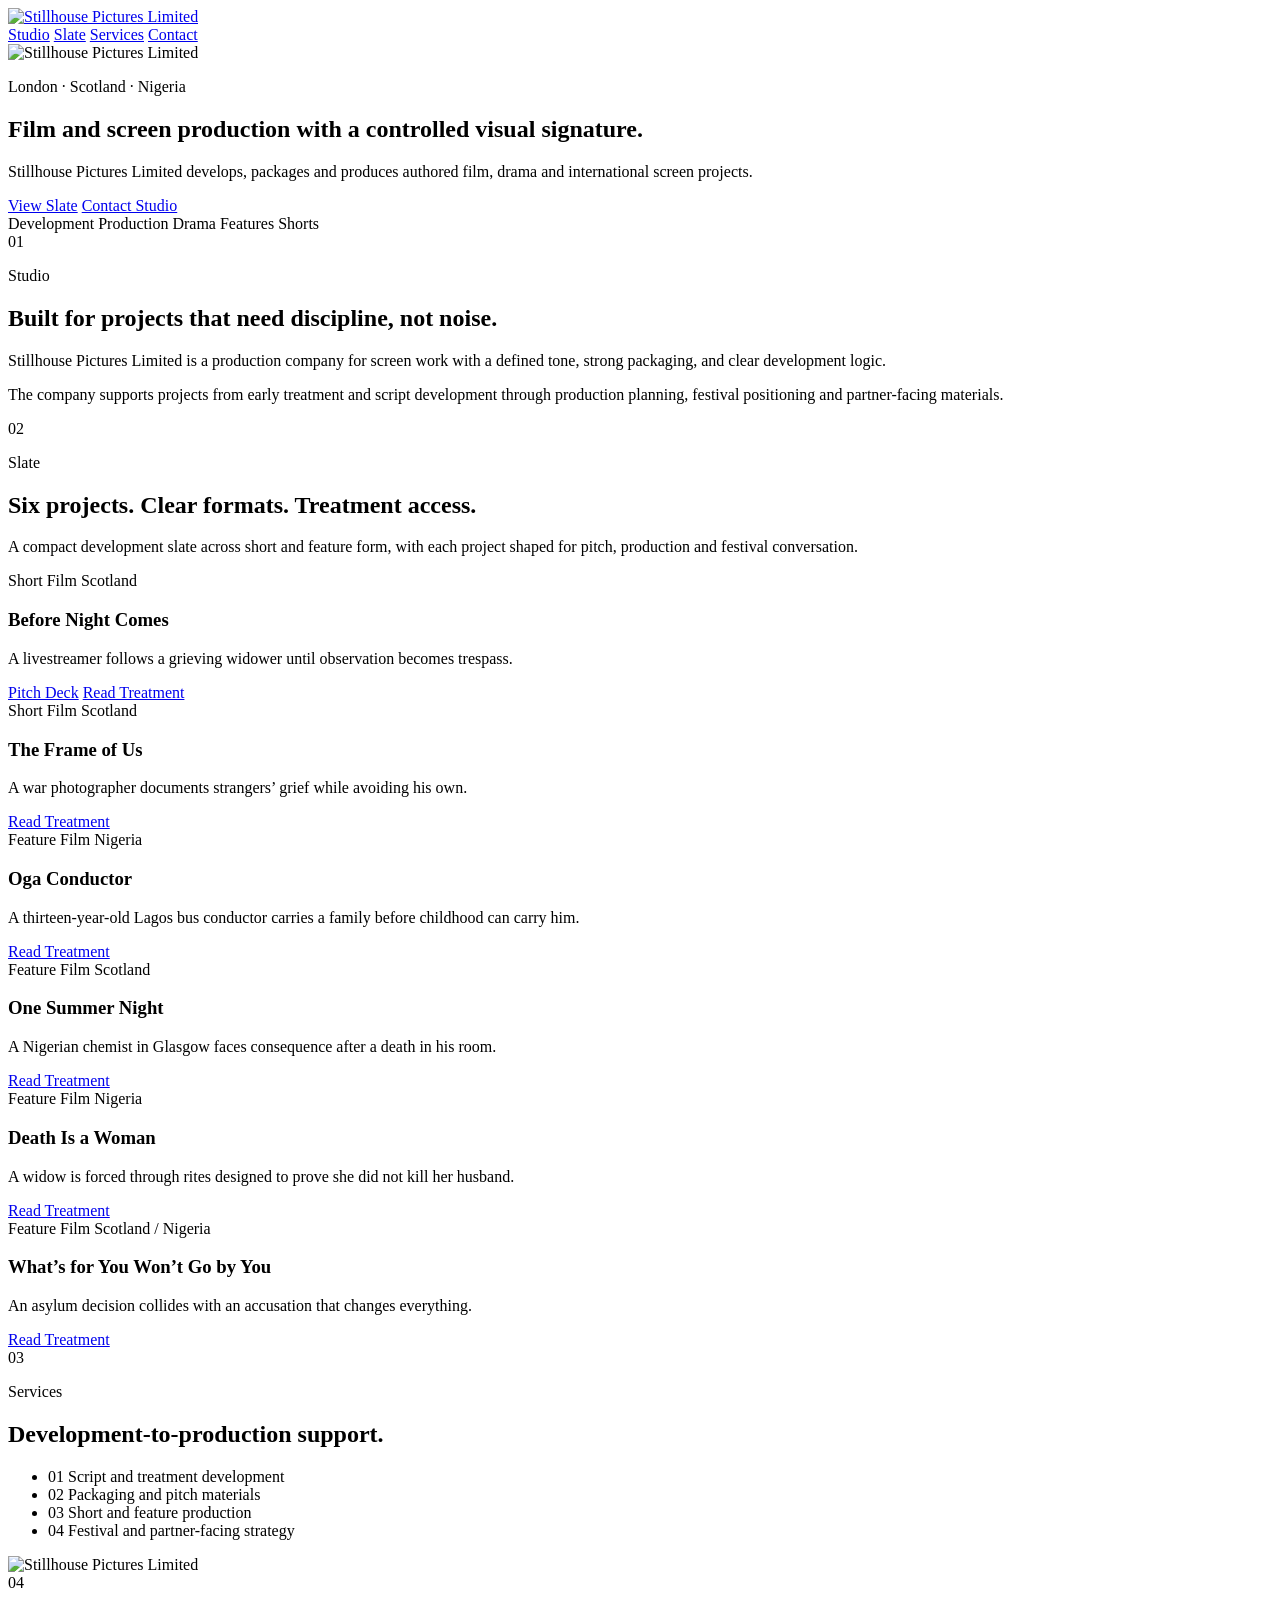
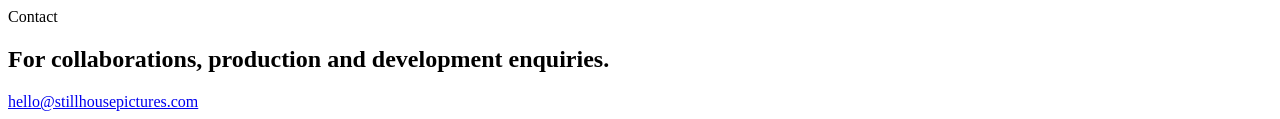
==== index.html @ f575ec69 "Add files via upload" ====
<!DOCTYPE html>
<html lang="en-GB">
<head>
  <meta charset="utf-8" />
  <meta name="viewport" content="width=device-width, initial-scale=1" />
  <meta
    name="description"
    content="Stillhouse Pictures Limited develops and produces film, drama and screen projects with a precise visual identity."
  />
  <title>Stillhouse Pictures Limited</title>
  <link rel="stylesheet" href="styles.css" />
</head>
<body>
  <header class="site-header" aria-label="Stillhouse Pictures navigation">
    <a class="brand" href="#top" aria-label="Stillhouse Pictures Limited home">
      <img src="assets/stillhouse-original-logo.jpg" alt="Stillhouse Pictures Limited" />
    </a>
    <nav aria-label="Main navigation">
      <a href="#studio">Studio</a>
      <a href="#slate">Slate</a>
      <a href="#services">Services</a>
      <a href="#contact">Contact</a>
    </nav>
  </header>

  <main id="top">
    <section class="hero">
      <div class="hero-logo">
        <img src="assets/stillhouse-original-logo.jpg" alt="Stillhouse Pictures Limited" />
      </div>
      <div class="hero-copy">
        <p class="kicker">London · Scotland · Nigeria</p>
        <h1>Film and screen production with a controlled visual signature.</h1>
        <p>
          Stillhouse Pictures Limited develops, packages and produces authored
          film, drama and international screen projects.
        </p>
        <div class="hero-actions">
          <a class="button gold" href="#slate">View Slate</a>
          <a class="button silver" href="mailto:hello@stillhousepictures.com">Contact Studio</a>
        </div>
      </div>
      <aside class="hero-meta" aria-label="Company focus">
        <span>Development</span>
        <span>Production</span>
        <span>Drama</span>
        <span>Features</span>
        <span>Shorts</span>
      </aside>
    </section>

    <section id="studio" class="studio-panel">
      <div class="section-index">01</div>
      <div class="studio-copy">
        <p class="kicker">Studio</p>
        <h2>Built for projects that need discipline, not noise.</h2>
      </div>
      <div class="studio-text">
        <p>
          Stillhouse Pictures Limited is a production company for screen work
          with a defined tone, strong packaging, and clear development logic.
        </p>
        <p>
          The company supports projects from early treatment and script
          development through production planning, festival positioning and
          partner-facing materials.
        </p>
      </div>
    </section>

    <section id="slate" class="slate-section">
      <div class="section-head">
        <div>
          <div class="section-index">02</div>
          <p class="kicker">Slate</p>
          <h2>Six projects. Clear formats. Treatment access.</h2>
        </div>
        <p>
          A compact development slate across short and feature form, with each
          project shaped for pitch, production and festival conversation.
        </p>
      </div>

      <div class="slate-grid">
        <article class="project-card">
          <div class="project-top">
            <span>Short Film</span>
            <span>Scotland</span>
          </div>
          <h3>Before Night Comes</h3>
          <p>A livestreamer follows a grieving widower until observation becomes trespass.</p>
          <div class="project-links">
            <a href="https://before.imafidonjesurobo-owie.com">Pitch Deck</a>
            <a href="https://imafidonjesurobo-owie.com/projects/before-night-comes">Read Treatment</a>
          </div>
        </article>

        <article class="project-card">
          <div class="project-top">
            <span>Short Film</span>
            <span>Scotland</span>
          </div>
          <h3>The Frame of Us</h3>
          <p>A war photographer documents strangers’ grief while avoiding his own.</p>
          <a href="https://imafidonjesurobo-owie.com/projects/the-frame-of-us">Read Treatment</a>
        </article>

        <article class="project-card">
          <div class="project-top">
            <span>Feature Film</span>
            <span>Nigeria</span>
          </div>
          <h3>Oga Conductor</h3>
          <p>A thirteen-year-old Lagos bus conductor carries a family before childhood can carry him.</p>
          <a href="https://imafidonjesurobo-owie.com/projects/oga-conductor">Read Treatment</a>
        </article>

        <article class="project-card">
          <div class="project-top">
            <span>Feature Film</span>
            <span>Scotland</span>
          </div>
          <h3>One Summer Night</h3>
          <p>A Nigerian chemist in Glasgow faces consequence after a death in his room.</p>
          <a href="https://imafidonjesurobo-owie.com/projects/one-summer-night">Read Treatment</a>
        </article>

        <article class="project-card">
          <div class="project-top">
            <span>Feature Film</span>
            <span>Nigeria</span>
          </div>
          <h3>Death Is a Woman</h3>
          <p>A widow is forced through rites designed to prove she did not kill her husband.</p>
          <a href="https://imafidonjesurobo-owie.com/projects/death-is-a-woman">Read Treatment</a>
        </article>

        <article class="project-card">
          <div class="project-top">
            <span>Feature Film</span>
            <span>Scotland / Nigeria</span>
          </div>
          <h3>What’s for You Won’t Go by You</h3>
          <p>An asylum decision collides with an accusation that changes everything.</p>
          <a href="https://imafidonjesurobo-owie.com/projects/whats-for-you-wont-go-by-you">Read Treatment</a>
        </article>
      </div>
    </section>

    <section id="services" class="services-section">
      <div class="section-index">03</div>
      <p class="kicker">Services</p>
      <div class="service-grid">
        <div>
          <h2>Development-to-production support.</h2>
        </div>
        <ul>
          <li><span>01</span> Script and treatment development</li>
          <li><span>02</span> Packaging and pitch materials</li>
          <li><span>03</span> Short and feature production</li>
          <li><span>04</span> Festival and partner-facing strategy</li>
        </ul>
      </div>
    </section>

    <section id="contact" class="contact-section">
      <div class="contact-logo">
        <img src="assets/stillhouse-original-logo.jpg" alt="Stillhouse Pictures Limited" />
      </div>
      <div>
        <div class="section-index">04</div>
        <p class="kicker">Contact</p>
        <h2>For collaborations, production and development enquiries.</h2>
        <a class="email" href="mailto:hello@stillhousepictures.com">hello@stillhousepictures.com</a>
      </div>
    </section>
  </main>
</body>
</html>
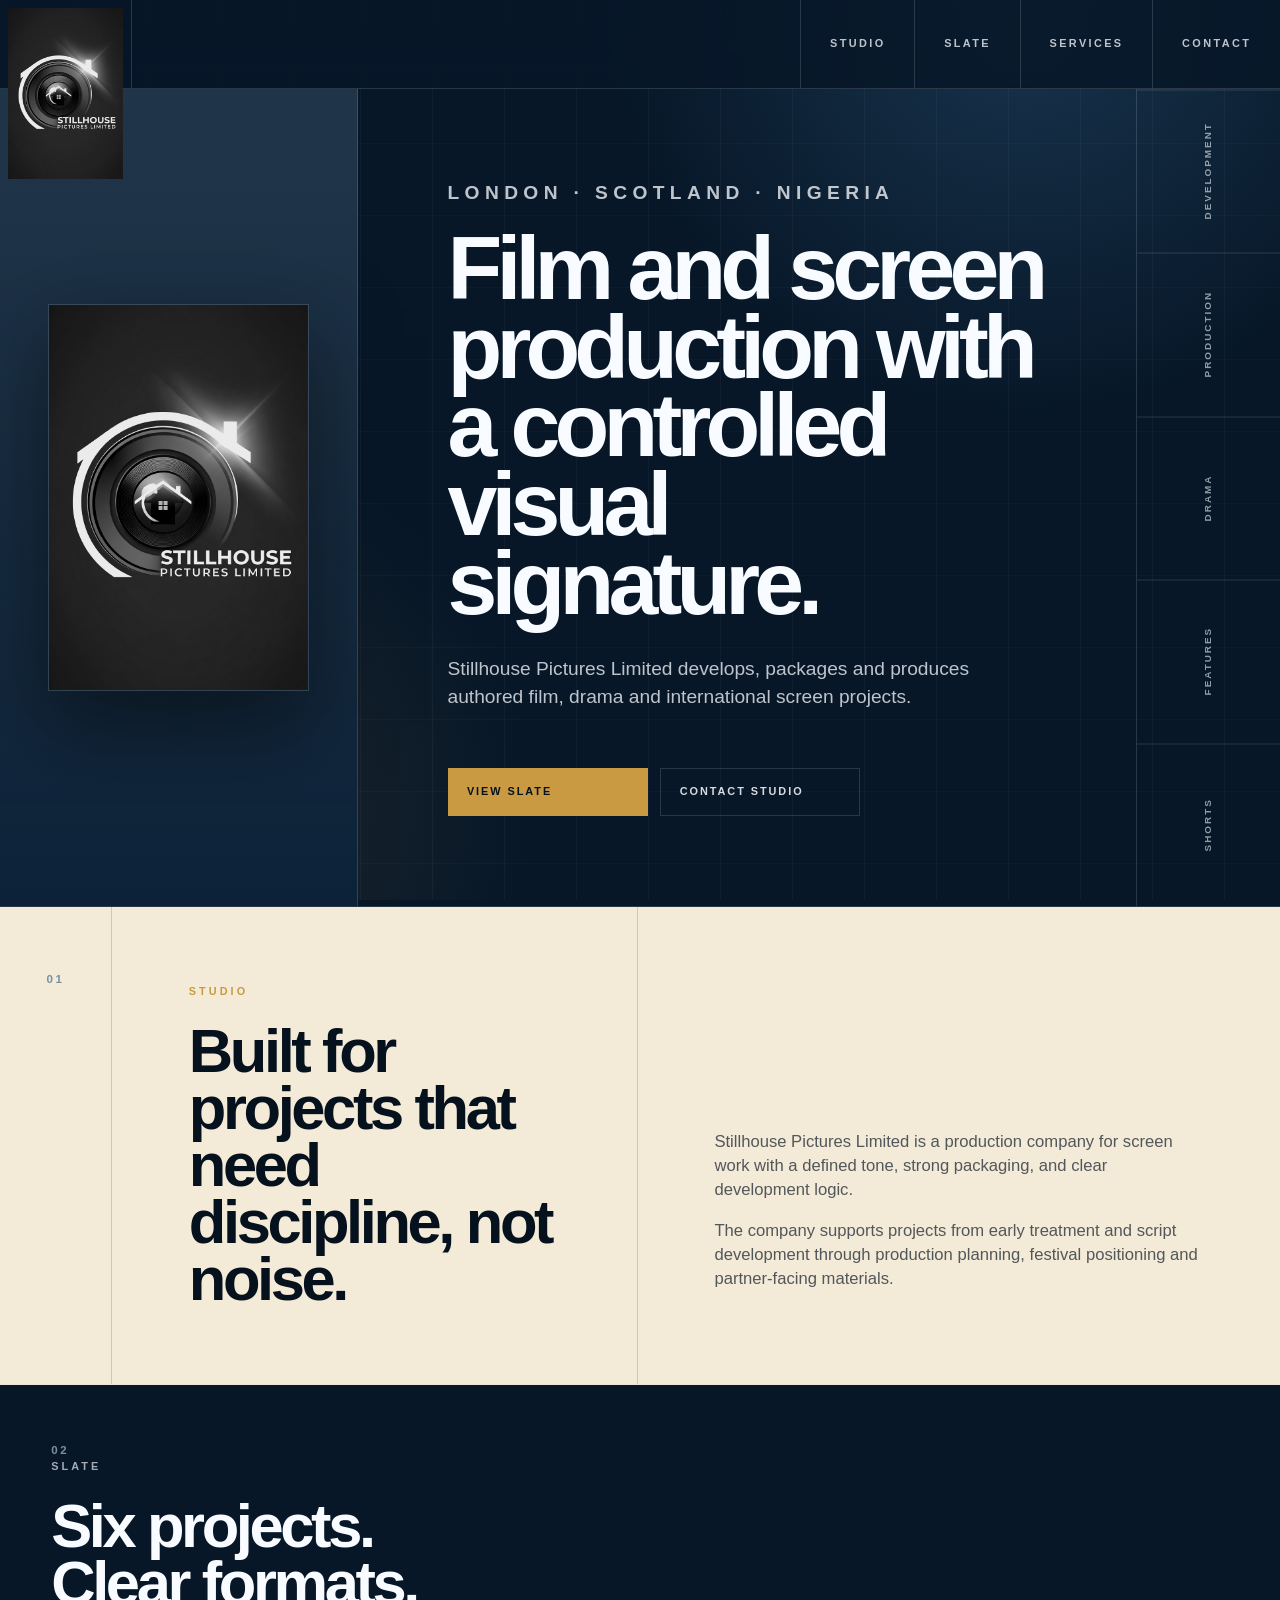
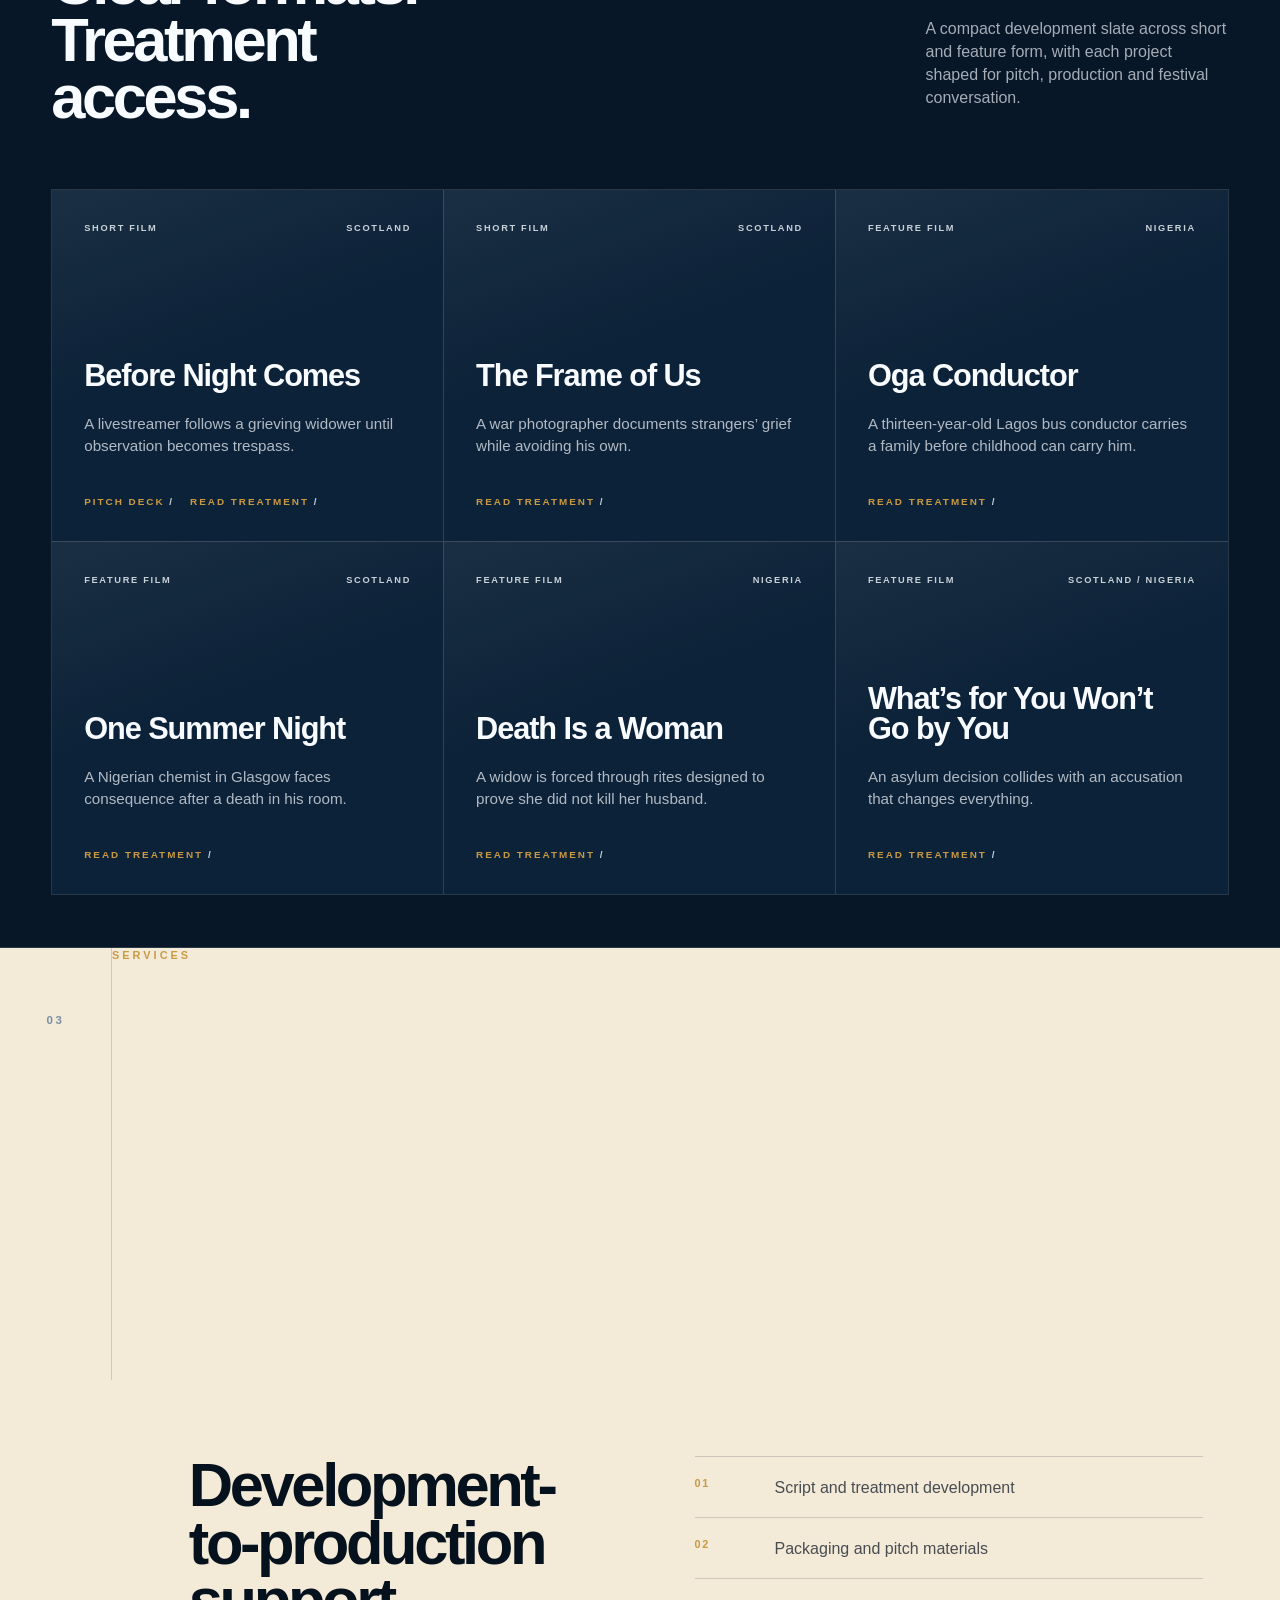
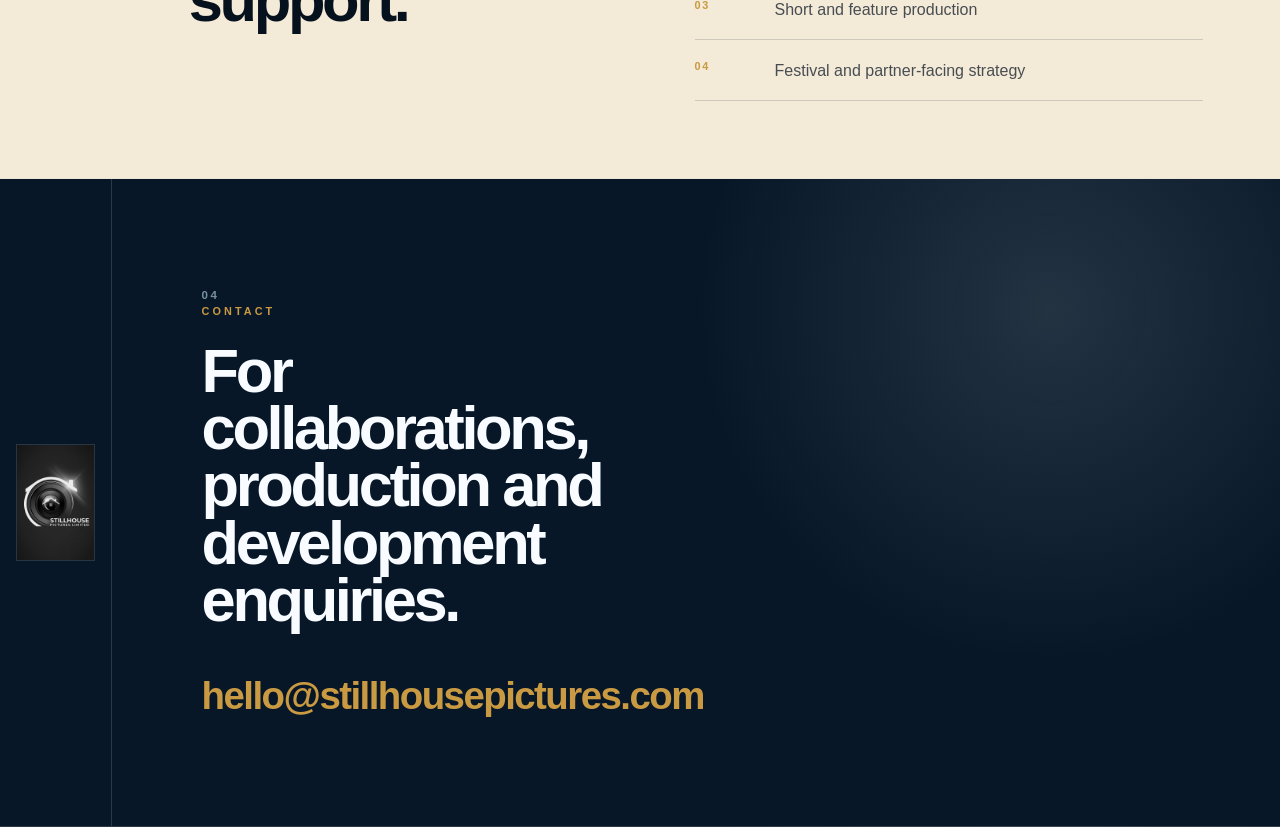
==== commit 354f4cbe: "2026-04-21: point Before Night Comes link to Stillhouse subdomain" ====
--- a/index.html
+++ b/index.html
@@ -90,7 +90,7 @@
           <h3>Before Night Comes</h3>
           <p>A livestreamer follows a grieving widower until observation becomes trespass.</p>
           <div class="project-links">
-            <a href="https://before.imafidonjesurobo-owie.com">Pitch Deck</a>
+            <a href="https://before.stillhousepictures.com">Pitch Deck</a>
             <a href="https://imafidonjesurobo-owie.com/projects/before-night-comes">Read Treatment</a>
           </div>
         </article>
--- a/styles.css
+++ b/styles.css
@@ -0,0 +1,568 @@
+:root {
+  --blue: #071728;
+  --blue-2: #0c2238;
+  --blue-3: #12324f;
+  --ink: #06111e;
+  --white: #f8fbff;
+  --cream: #f3ead8;
+  --cream-2: #dccbac;
+  --gold: #c99a42;
+  --silver: #c7d1d8;
+  --silver-2: #7890a2;
+  --line: rgba(199, 209, 216, 0.18);
+  --line-dark: rgba(7, 23, 40, 0.16);
+  --sans: "Helvetica Neue", Helvetica, Arial, sans-serif;
+}
+
+* {
+  box-sizing: border-box;
+}
+
+html {
+  scroll-behavior: smooth;
+}
+
+body {
+  margin: 0;
+  background: var(--blue);
+  color: var(--white);
+  font-family: var(--sans);
+  font-weight: 400;
+  line-height: 1.45;
+}
+
+body::before {
+  content: "";
+  position: fixed;
+  inset: 0;
+  z-index: -1;
+  background:
+    linear-gradient(90deg, rgba(255,255,255,0.035) 1px, transparent 1px),
+    linear-gradient(0deg, rgba(255,255,255,0.025) 1px, transparent 1px),
+    radial-gradient(circle at 80% 0%, rgba(71, 130, 176, 0.28), transparent 26rem),
+    radial-gradient(circle at 12% 90%, rgba(201, 154, 66, 0.13), transparent 24rem),
+    var(--blue);
+  background-size: 4.5rem 4.5rem, 4.5rem 4.5rem, auto, auto;
+}
+
+img {
+  display: block;
+  max-width: 100%;
+}
+
+a {
+  color: inherit;
+  text-decoration: none;
+}
+
+.site-header {
+  position: sticky;
+  top: 0;
+  z-index: 10;
+  min-height: 5.5rem;
+  display: grid;
+  grid-template-columns: auto 1fr;
+  align-items: center;
+  border-bottom: 1px solid var(--line);
+  background: rgba(7, 23, 40, 0.88);
+  backdrop-filter: blur(18px);
+}
+
+.brand {
+  width: 8.25rem;
+  height: 5.5rem;
+  display: grid;
+  place-items: center;
+  border-right: 1px solid var(--line);
+  padding: 0.5rem;
+}
+
+.brand img,
+.hero-logo img,
+.contact-logo img {
+  filter: grayscale(1) contrast(1.06) brightness(0.92);
+}
+
+.brand img {
+  width: 100%;
+  height: 100%;
+  object-fit: cover;
+  object-position: center 42%;
+}
+
+nav {
+  justify-self: end;
+  display: flex;
+  align-items: center;
+}
+
+nav a {
+  min-height: 5.5rem;
+  display: grid;
+  place-items: center;
+  padding: 0 1.8rem;
+  border-left: 1px solid var(--line);
+  color: rgba(248, 251, 255, 0.76);
+  font-size: 0.68rem;
+  font-weight: 700;
+  letter-spacing: 0.22em;
+  text-transform: uppercase;
+}
+
+nav a:hover {
+  color: var(--gold);
+  background: rgba(199, 209, 216, 0.05);
+}
+
+section {
+  border-bottom: 1px solid var(--line);
+}
+
+.hero {
+  min-height: calc(100vh - 5.5rem);
+  display: grid;
+  grid-template-columns: minmax(320px, 0.46fr) minmax(0, 1fr) 9rem;
+}
+
+.hero-logo {
+  min-height: inherit;
+  display: grid;
+  align-items: center;
+  padding: clamp(1.2rem, 4vw, 3rem);
+  border-right: 1px solid var(--line);
+  background:
+    linear-gradient(180deg, rgba(199, 209, 216, 0.11), transparent),
+    var(--blue-2);
+}
+
+.hero-logo img {
+  width: min(100%, 28rem);
+  margin-inline: auto;
+  border: 1px solid rgba(197, 199, 198, 0.18);
+  box-shadow: 0 2rem 5rem rgba(4, 13, 24, 0.52);
+}
+
+.hero-copy {
+  min-height: inherit;
+  display: flex;
+  flex-direction: column;
+  justify-content: center;
+  padding: clamp(2rem, 7vw, 7rem);
+}
+
+.kicker {
+  margin: 0 0 1.4rem;
+  color: var(--gold);
+  font-size: 0.68rem;
+  font-weight: 800;
+  letter-spacing: 0.28em;
+  text-transform: uppercase;
+}
+
+h1,
+h2,
+h3,
+p {
+  margin-top: 0;
+}
+
+h1 {
+  max-width: 13ch;
+  margin-bottom: 2rem;
+  color: var(--white);
+  font-size: clamp(3rem, 7vw, 7.4rem);
+  font-weight: 600;
+  line-height: 0.88;
+  letter-spacing: -0.065em;
+}
+
+h2 {
+  max-width: 13ch;
+  margin-bottom: 0;
+  font-size: clamp(2.1rem, 4.8vw, 5rem);
+  font-weight: 600;
+  line-height: 0.93;
+  letter-spacing: -0.055em;
+}
+
+h3 {
+  margin-bottom: 1.4rem;
+  font-size: clamp(1.35rem, 2.4vw, 2.15rem);
+  font-weight: 600;
+  line-height: 0.98;
+  letter-spacing: -0.035em;
+}
+
+.hero-copy > p {
+  max-width: 35rem;
+  color: rgba(248, 251, 255, 0.76);
+  font-size: clamp(1rem, 1.5vw, 1.25rem);
+}
+
+.hero-actions {
+  display: flex;
+  flex-wrap: wrap;
+  gap: 0.8rem;
+  margin-top: 2.4rem;
+}
+
+.button {
+  min-width: 12.5rem;
+  padding: 0.95rem 1.15rem;
+  border: 1px solid var(--line);
+  color: rgba(248, 251, 255, 0.86);
+  font-size: 0.68rem;
+  font-weight: 800;
+  letter-spacing: 0.18em;
+  text-transform: uppercase;
+}
+
+.button.gold {
+  background: var(--gold);
+  border-color: var(--gold);
+  color: var(--ink);
+}
+
+.button.silver:hover,
+.button.gold:hover {
+  background: var(--silver);
+  border-color: var(--silver);
+  color: var(--ink);
+}
+
+.hero-meta {
+  display: grid;
+  grid-template-rows: repeat(5, 1fr);
+  border-left: 1px solid var(--line);
+}
+
+.hero-meta span {
+  display: grid;
+  place-items: center;
+  writing-mode: vertical-rl;
+  transform: rotate(180deg);
+  border-bottom: 1px solid var(--line);
+  color: rgba(248, 251, 255, 0.58);
+  font-size: 0.62rem;
+  font-weight: 800;
+  letter-spacing: 0.2em;
+  text-transform: uppercase;
+}
+
+.studio-panel,
+.services-section,
+.contact-section {
+  display: grid;
+  grid-template-columns: 7rem minmax(0, 0.9fr) minmax(0, 1.1fr);
+}
+
+.studio-panel {
+  background: var(--cream);
+  color: var(--ink);
+}
+
+.section-index {
+  padding-top: 0.35rem;
+  color: var(--silver-2);
+  font-size: 0.72rem;
+  font-weight: 800;
+  letter-spacing: 0.22em;
+}
+
+.studio-panel > .section-index,
+.services-section > .section-index {
+  min-height: 27rem;
+  display: grid;
+  place-items: start center;
+  padding-top: clamp(2rem, 5vw, 5rem);
+  border-right: 1px solid var(--line-dark);
+}
+
+.studio-copy,
+.studio-text {
+  padding: clamp(2.5rem, 6vw, 6rem);
+}
+
+.studio-copy {
+  border-right: 1px solid var(--line-dark);
+}
+
+.studio-text {
+  align-self: end;
+}
+
+.studio-text p {
+  max-width: 34rem;
+  color: rgba(6, 17, 30, 0.68);
+  font-size: clamp(1rem, 1.3vw, 1.18rem);
+}
+
+.slate-section {
+  padding: clamp(2rem, 4vw, 4rem);
+}
+
+.section-head {
+  display: grid;
+  grid-template-columns: minmax(0, 1fr) minmax(260px, 0.36fr);
+  gap: 2rem;
+  align-items: end;
+  padding-bottom: clamp(2rem, 5vw, 4rem);
+}
+
+.section-head p {
+  color: rgba(248, 251, 255, 0.66);
+}
+
+.slate-grid {
+  display: grid;
+  grid-template-columns: repeat(3, minmax(0, 1fr));
+  border: 1px solid var(--line);
+}
+
+.project-card {
+  min-height: 22rem;
+  display: flex;
+  flex-direction: column;
+  padding: clamp(1.2rem, 2.5vw, 2.2rem);
+  border-right: 1px solid var(--line);
+  border-bottom: 1px solid var(--line);
+  background:
+    linear-gradient(160deg, rgba(197, 199, 198, 0.08), transparent 44%),
+    var(--blue-2);
+}
+
+.project-card:nth-child(3n) {
+  border-right: 0;
+}
+
+.project-card:nth-last-child(-n+3) {
+  border-bottom: 0;
+}
+
+.project-top {
+  display: flex;
+  justify-content: space-between;
+  gap: 1rem;
+  margin-bottom: auto;
+  color: var(--silver);
+  font-size: 0.58rem;
+  font-weight: 800;
+  letter-spacing: 0.18em;
+  text-transform: uppercase;
+}
+
+.project-card p {
+  color: rgba(248, 251, 255, 0.7);
+  font-size: 0.95rem;
+}
+
+.project-card a {
+  align-self: flex-start;
+  margin-top: 1.4rem;
+  color: var(--gold);
+  font-size: 0.62rem;
+  font-weight: 800;
+  letter-spacing: 0.2em;
+  text-transform: uppercase;
+}
+
+.project-card a::after {
+  content: " /";
+  color: var(--silver);
+}
+
+.project-links {
+  display: flex;
+  flex-wrap: wrap;
+  gap: 1rem;
+  margin-top: 1.4rem;
+}
+
+.project-links a {
+  margin-top: 0;
+}
+
+.services-section {
+  background: var(--cream);
+  color: var(--ink);
+}
+
+.service-grid {
+  grid-column: 2 / span 2;
+  display: grid;
+  grid-template-columns: minmax(0, 0.9fr) minmax(0, 1.1fr);
+  gap: clamp(2rem, 7vw, 6rem);
+  padding: clamp(2.5rem, 6vw, 6rem);
+}
+
+.service-grid ul {
+  list-style: none;
+  margin: 0;
+  padding: 0;
+  border-top: 1px solid var(--line-dark);
+}
+
+.service-grid li {
+  display: grid;
+  grid-template-columns: 4rem 1fr;
+  gap: 1rem;
+  padding: 1.15rem 0;
+  border-bottom: 1px solid var(--line-dark);
+  color: rgba(6, 17, 30, 0.72);
+  font-size: 1rem;
+}
+
+.service-grid li span {
+  color: var(--gold);
+  font-size: 0.68rem;
+  font-weight: 800;
+  letter-spacing: 0.16em;
+}
+
+.contact-section {
+  min-height: 72vh;
+  background:
+    radial-gradient(circle at 82% 20%, rgba(199, 209, 216, 0.15), transparent 22rem),
+    var(--blue);
+}
+
+.contact-logo {
+  grid-column: 1 / 2;
+  display: grid;
+  place-items: center;
+  padding: 1rem;
+  border-right: 1px solid var(--line);
+}
+
+.contact-logo img {
+  width: 100%;
+  max-width: 9rem;
+  border: 1px solid rgba(197, 199, 198, 0.18);
+}
+
+.contact-section > div:last-child {
+  grid-column: 2 / span 2;
+  align-self: center;
+  padding: clamp(2.5rem, 7vw, 7rem);
+}
+
+.email {
+  display: inline-block;
+  margin-top: 2.5rem;
+  color: var(--gold);
+  font-size: clamp(1.25rem, 3vw, 2.8rem);
+  font-weight: 600;
+  letter-spacing: -0.04em;
+}
+
+@media (max-width: 920px) {
+  .site-header,
+  .hero,
+  .studio-panel,
+  .services-section,
+  .contact-section,
+  .section-head,
+  .service-grid {
+    grid-template-columns: 1fr;
+  }
+
+  .site-header {
+    position: relative;
+  }
+
+  .brand {
+    width: 7.5rem;
+  }
+
+  nav {
+    justify-self: stretch;
+    overflow-x: auto;
+    border-top: 1px solid var(--line);
+  }
+
+  nav a {
+    min-height: 3.8rem;
+    padding: 0 1rem;
+  }
+
+  .hero {
+    min-height: auto;
+  }
+
+  .hero-logo,
+  .hero-copy {
+    min-height: auto;
+  }
+
+  .hero-meta {
+    grid-template-columns: repeat(5, 1fr);
+    grid-template-rows: none;
+    border-left: 0;
+    border-top: 1px solid var(--line);
+  }
+
+  .hero-meta span {
+    min-height: 4rem;
+    writing-mode: initial;
+    transform: none;
+    border-right: 1px solid var(--line);
+  }
+
+  .studio-panel > .section-index,
+  .services-section > .section-index {
+    min-height: auto;
+    place-items: start;
+    padding: 1.5rem;
+    border-right: 0;
+    border-bottom: 1px solid var(--line-dark);
+  }
+
+  .studio-copy,
+  .studio-text {
+    border-right: 0;
+  }
+
+  .service-grid {
+    grid-column: auto;
+  }
+
+  .contact-logo {
+    grid-column: auto;
+    border-right: 0;
+    border-bottom: 1px solid var(--line);
+  }
+
+  .contact-section > div:last-child {
+    grid-column: auto;
+  }
+
+  .slate-grid {
+    grid-template-columns: 1fr;
+  }
+
+  .project-card,
+  .project-card:nth-child(3n),
+  .project-card:nth-last-child(-n+3) {
+    border-right: 0;
+    border-bottom: 1px solid var(--line);
+  }
+}
+
+@media (max-width: 560px) {
+  h1 {
+    font-size: clamp(3rem, 16vw, 4.8rem);
+  }
+
+  h2 {
+    font-size: clamp(2.4rem, 12vw, 3.8rem);
+  }
+
+  .hero-actions,
+  .button {
+    width: 100%;
+  }
+
+  .hero-meta {
+    grid-template-columns: 1fr;
+  }
+}
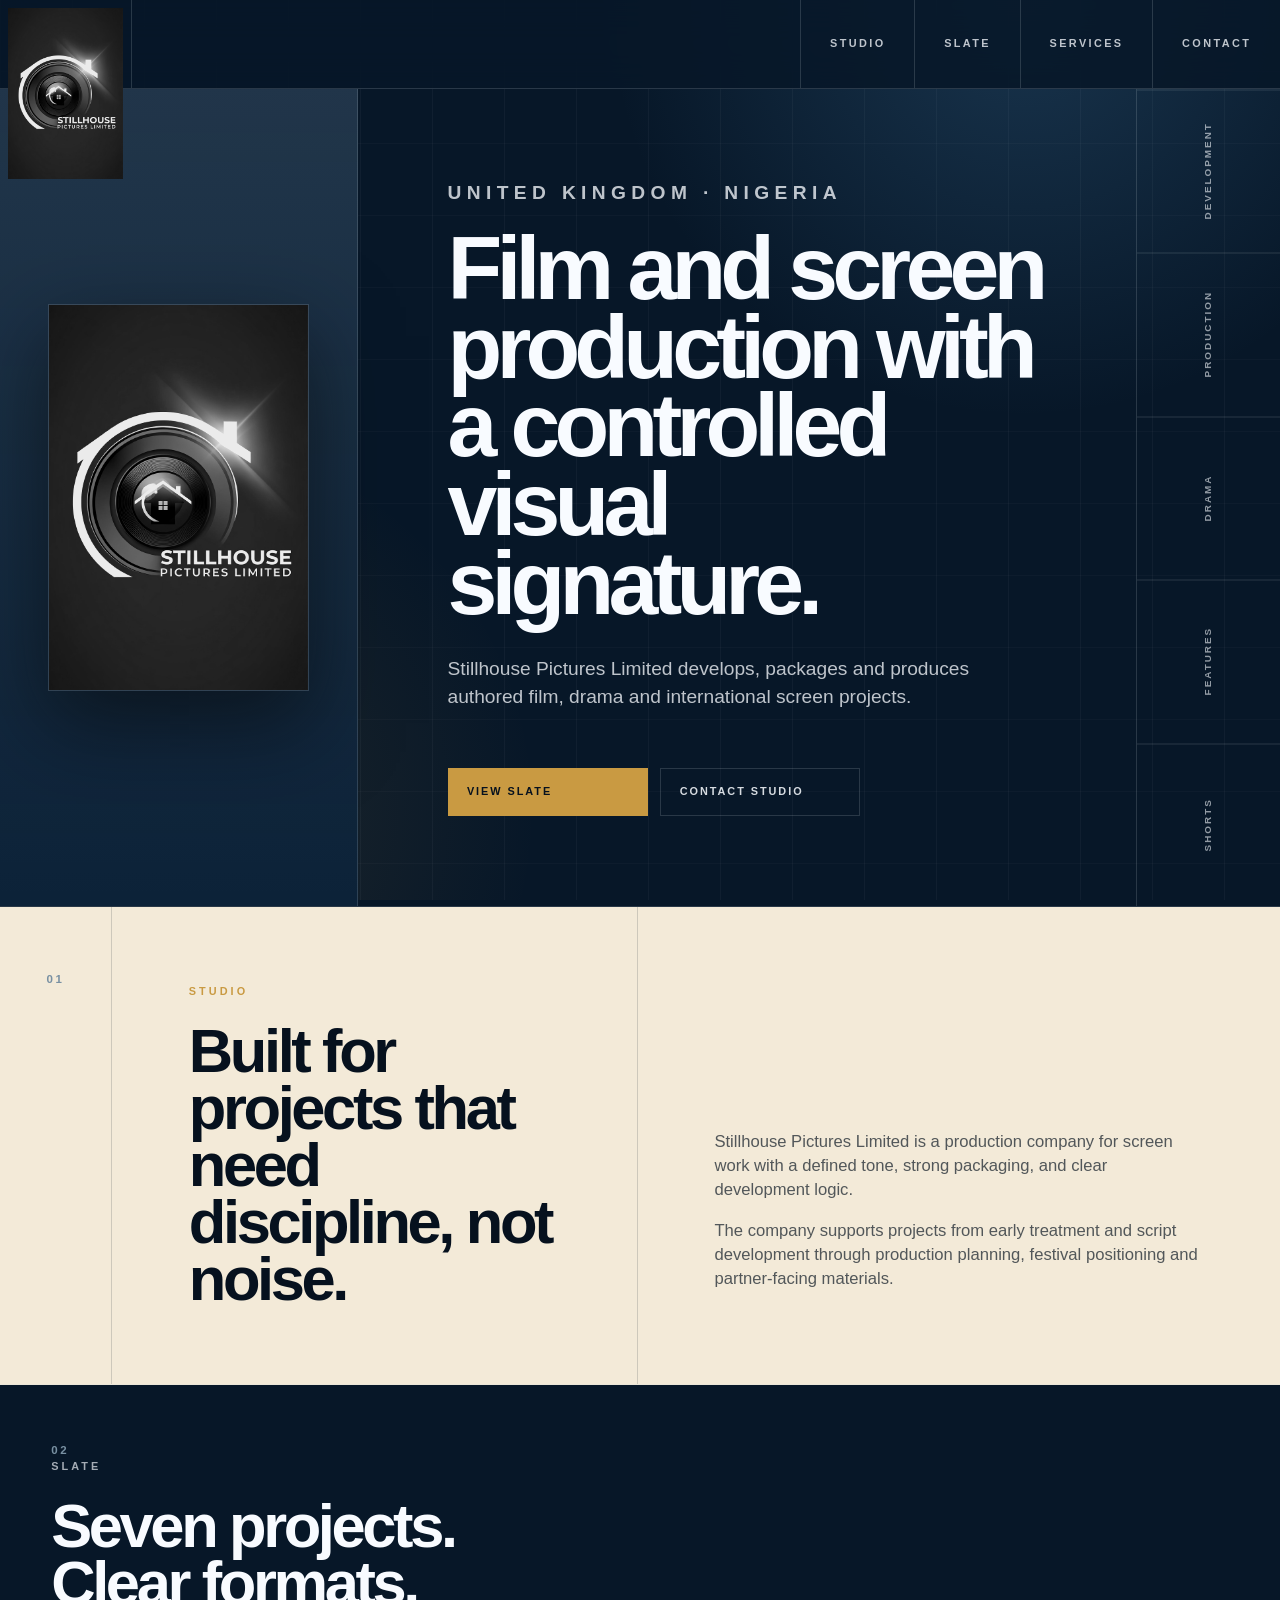
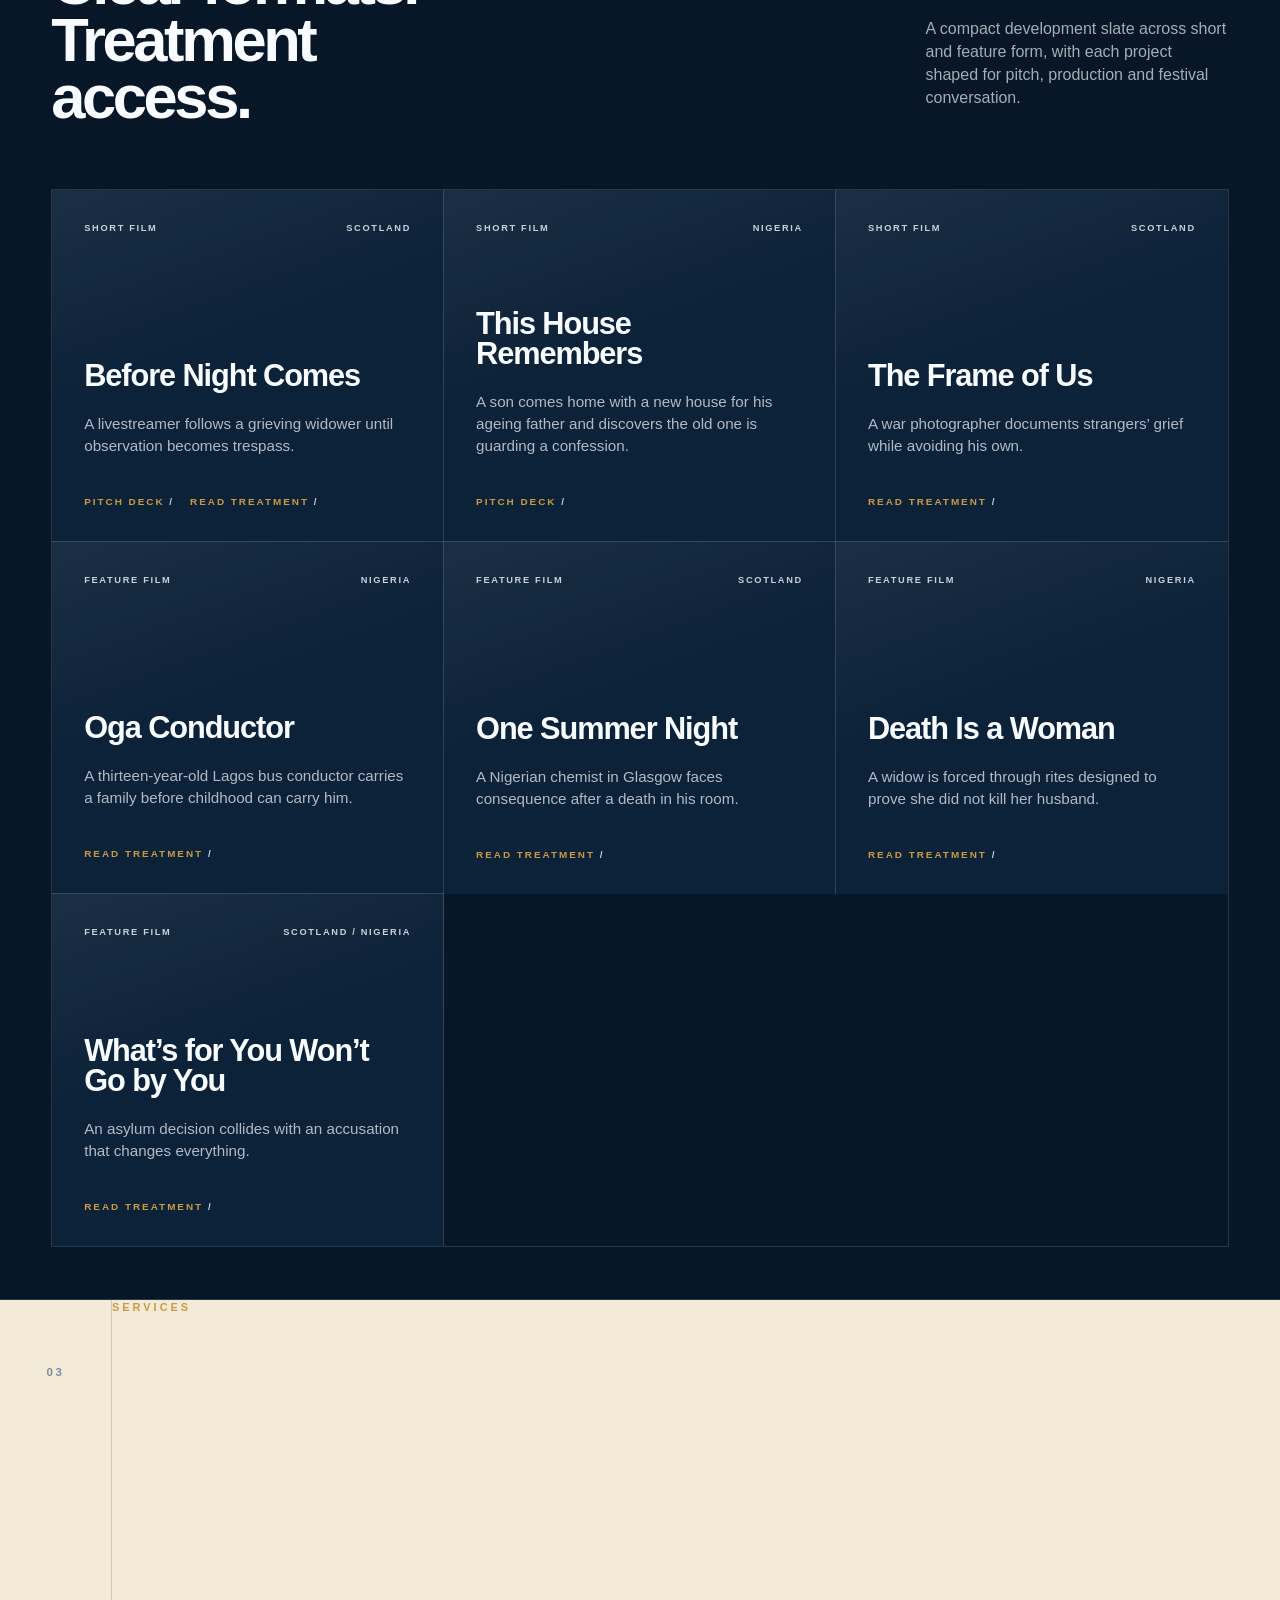
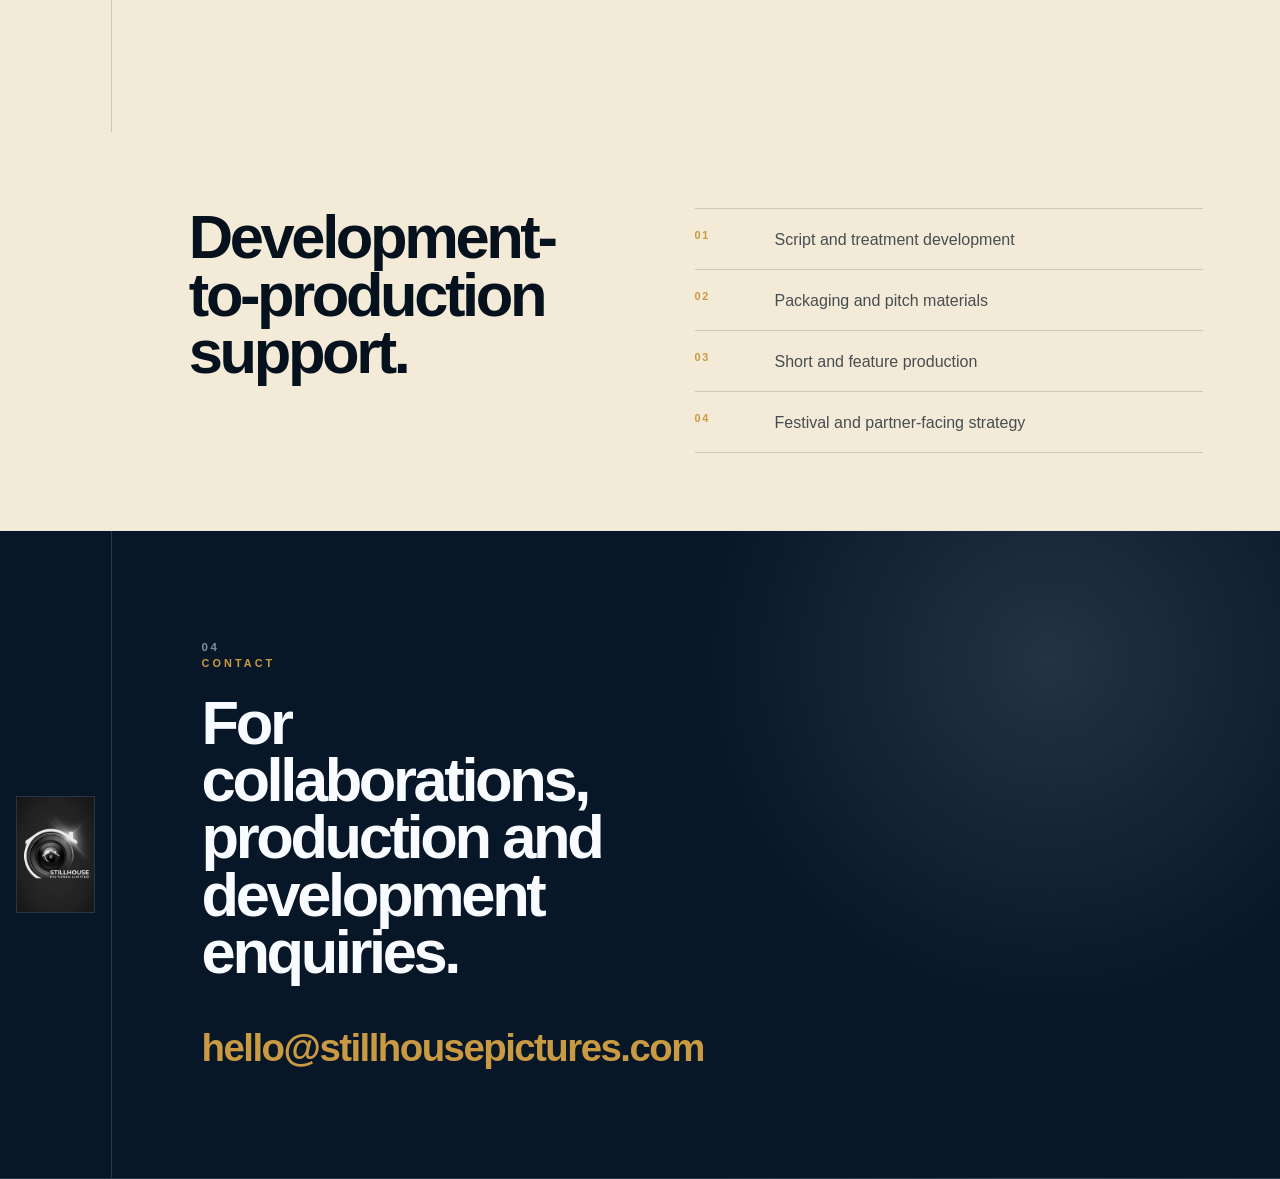
==== commit d983c797: "Add This House Remembers to film slate" ====
--- a/index.html
+++ b/index.html
@@ -29,7 +29,7 @@
         <img src="assets/stillhouse-original-logo.jpg" alt="Stillhouse Pictures Limited" />
       </div>
       <div class="hero-copy">
-        <p class="kicker">London · Scotland · Nigeria</p>
+        <p class="kicker">United Kingdom · Nigeria</p>
         <h1>Film and screen production with a controlled visual signature.</h1>
         <p>
           Stillhouse Pictures Limited develops, packages and produces authored
@@ -73,7 +73,7 @@
         <div>
           <div class="section-index">02</div>
           <p class="kicker">Slate</p>
-          <h2>Six projects. Clear formats. Treatment access.</h2>
+          <h2>Seven projects. Clear formats. Treatment access.</h2>
         </div>
         <p>
           A compact development slate across short and feature form, with each
@@ -92,6 +92,18 @@
           <div class="project-links">
             <a href="https://before.stillhousepictures.com">Pitch Deck</a>
             <a href="https://imafidonjesurobo-owie.com/projects/before-night-comes">Read Treatment</a>
+          </div>
+        </article>
+
+        <article class="project-card">
+          <div class="project-top">
+            <span>Short Film</span>
+            <span>Nigeria</span>
+          </div>
+          <h3>This House Remembers</h3>
+          <p>A son comes home with a new house for his ageing father and discovers the old one is guarding a confession.</p>
+          <div class="project-links">
+            <a href="https://thishouseremembers.stillhousepictures.com">Pitch Deck</a>
           </div>
         </article>
 
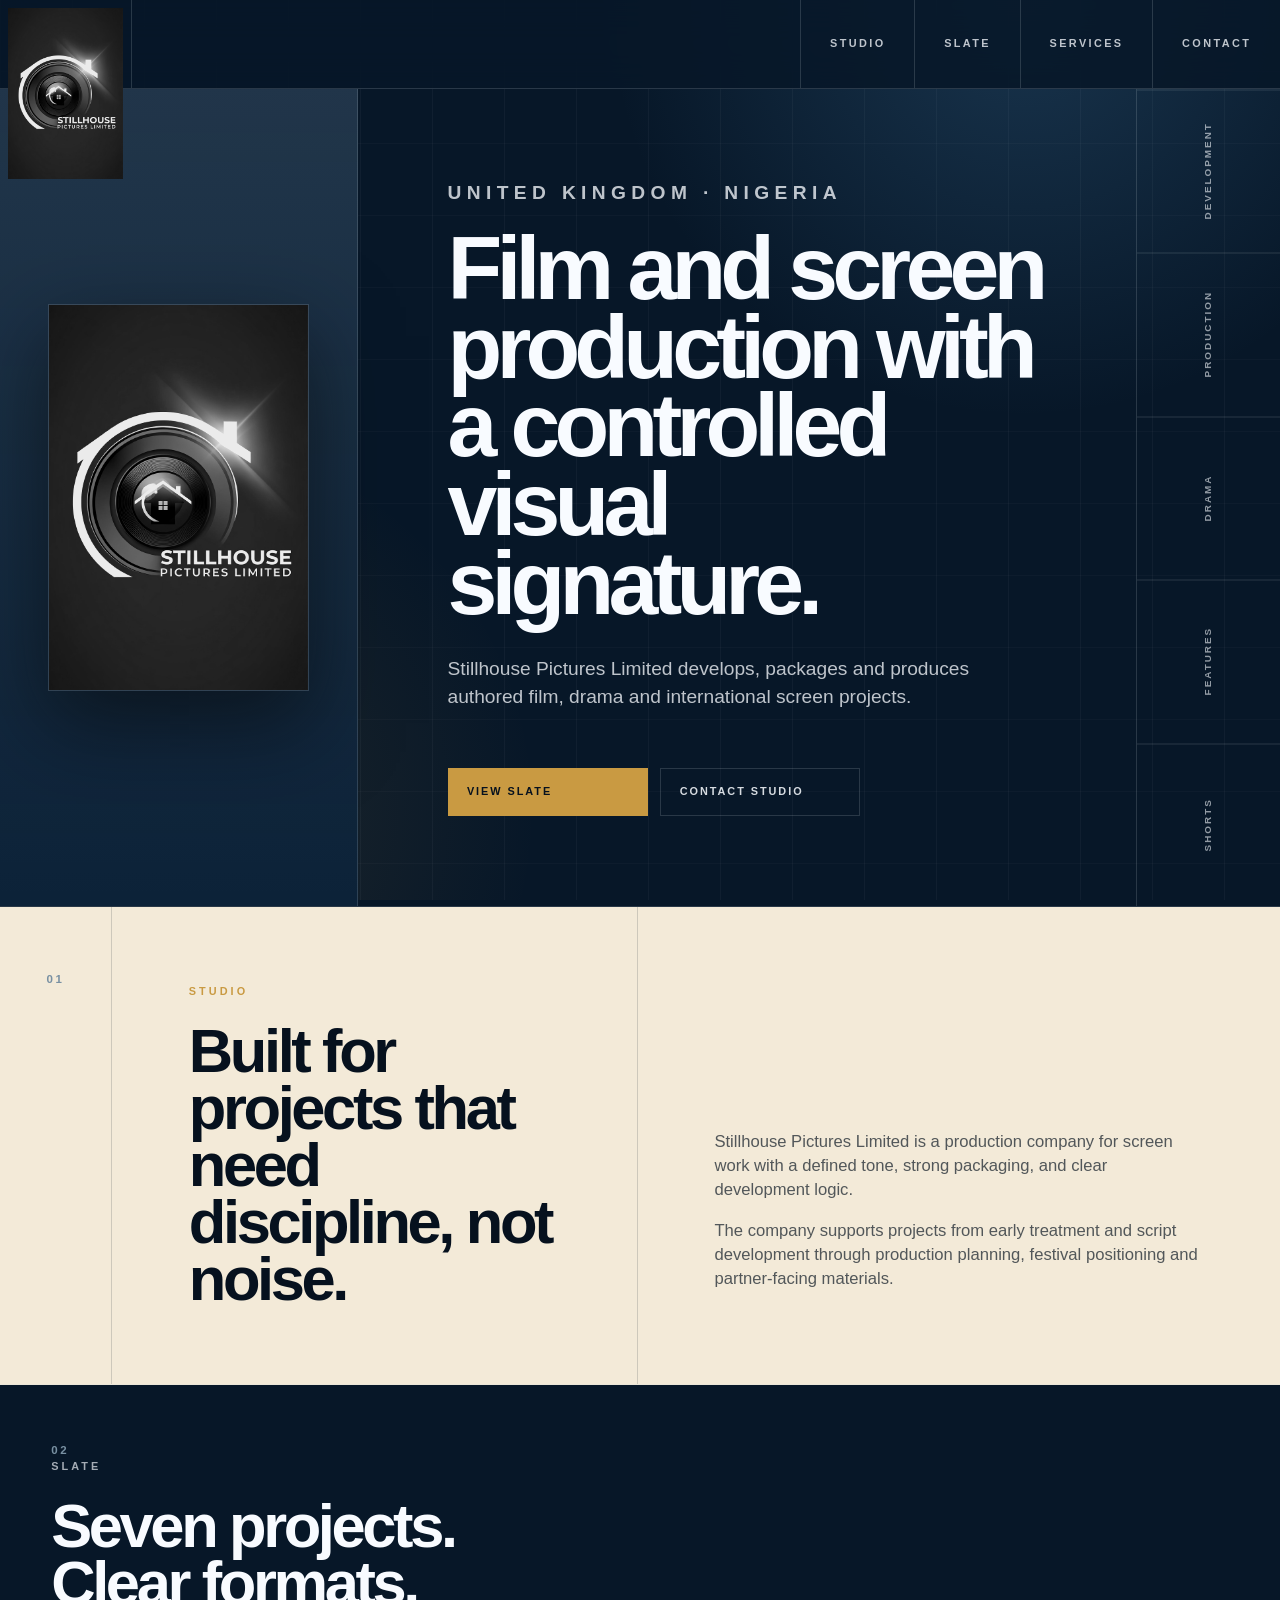
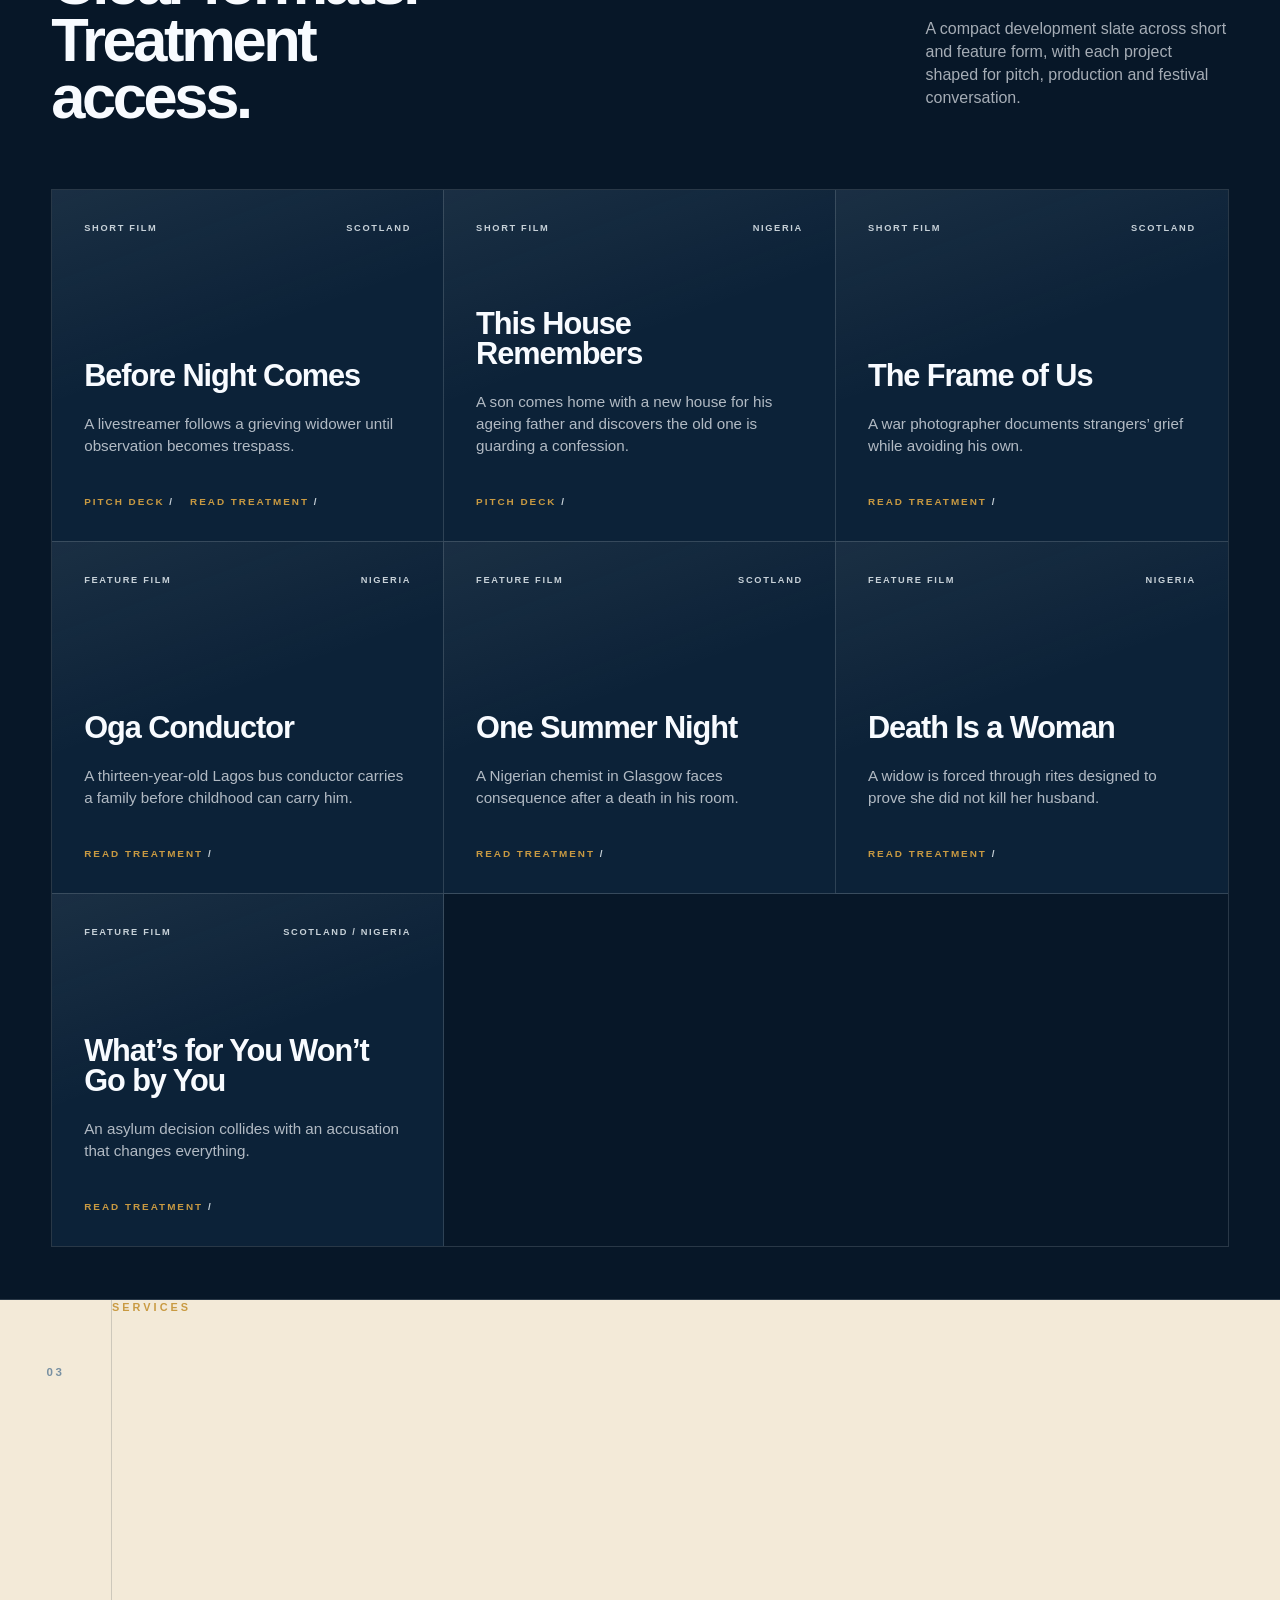
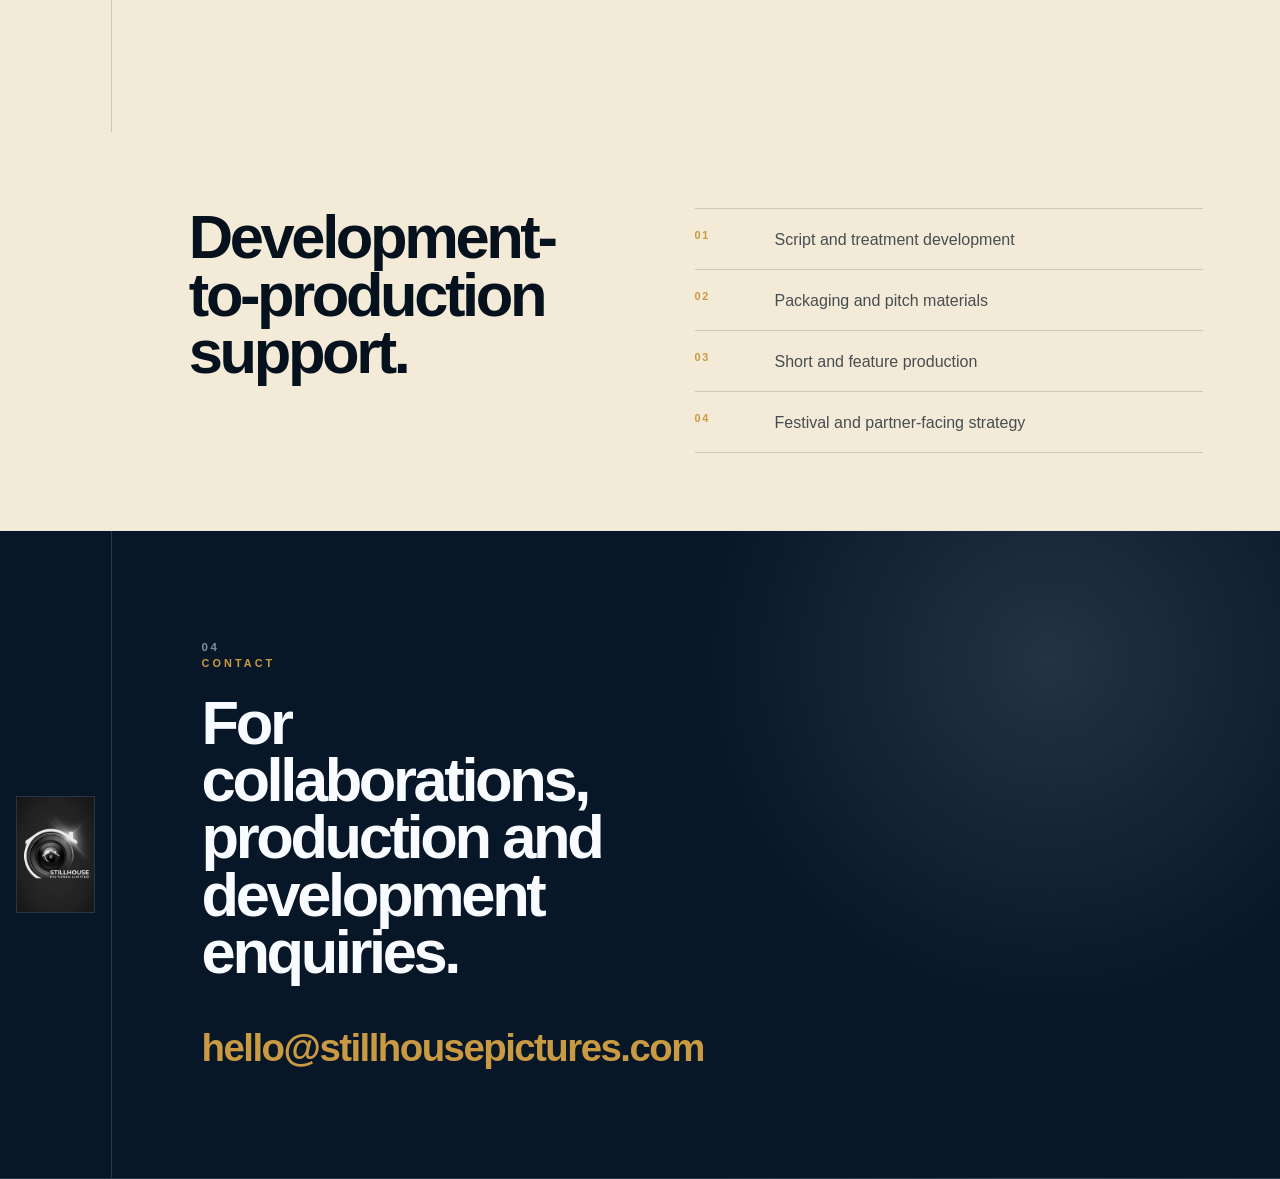
==== commit f17d47c6: "Trigger production deployment after Vercel reconnect" ====
--- a/index.html
+++ b/index.html
@@ -8,6 +8,7 @@
     content="Stillhouse Pictures Limited develops and produces film, drama and screen projects with a precise visual identity."
   />
   <title>Stillhouse Pictures Limited</title>
+  <!-- Production deployment source: GitHub main -->
   <link rel="stylesheet" href="styles.css" />
 </head>
 <body>
--- a/styles.css
+++ b/styles.css
@@ -335,7 +335,7 @@
   border-right: 0;
 }
 
-.project-card:nth-last-child(-n+3) {
+.project-card:nth-child(n+7) {
   border-bottom: 0;
 }
 
@@ -542,7 +542,7 @@
 
   .project-card,
   .project-card:nth-child(3n),
-  .project-card:nth-last-child(-n+3) {
+  .project-card:nth-child(n+7) {
     border-right: 0;
     border-bottom: 1px solid var(--line);
   }
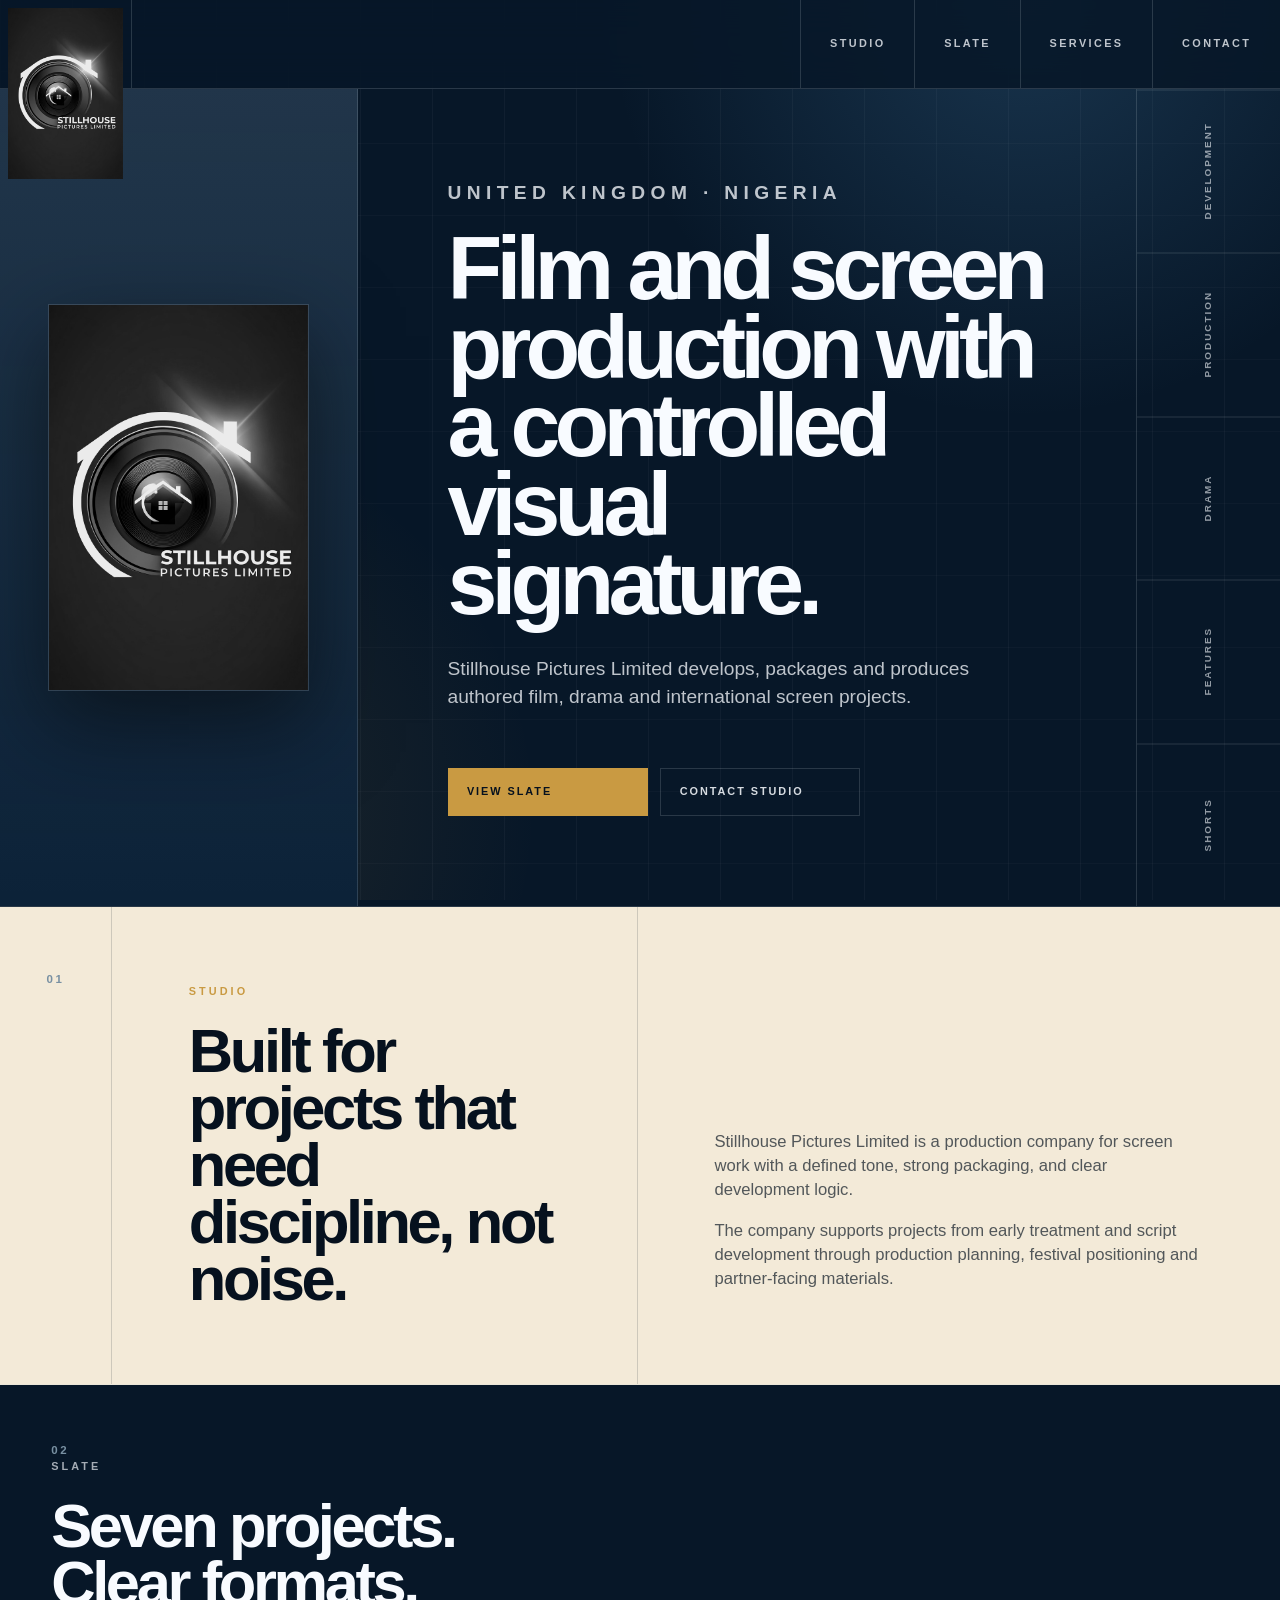
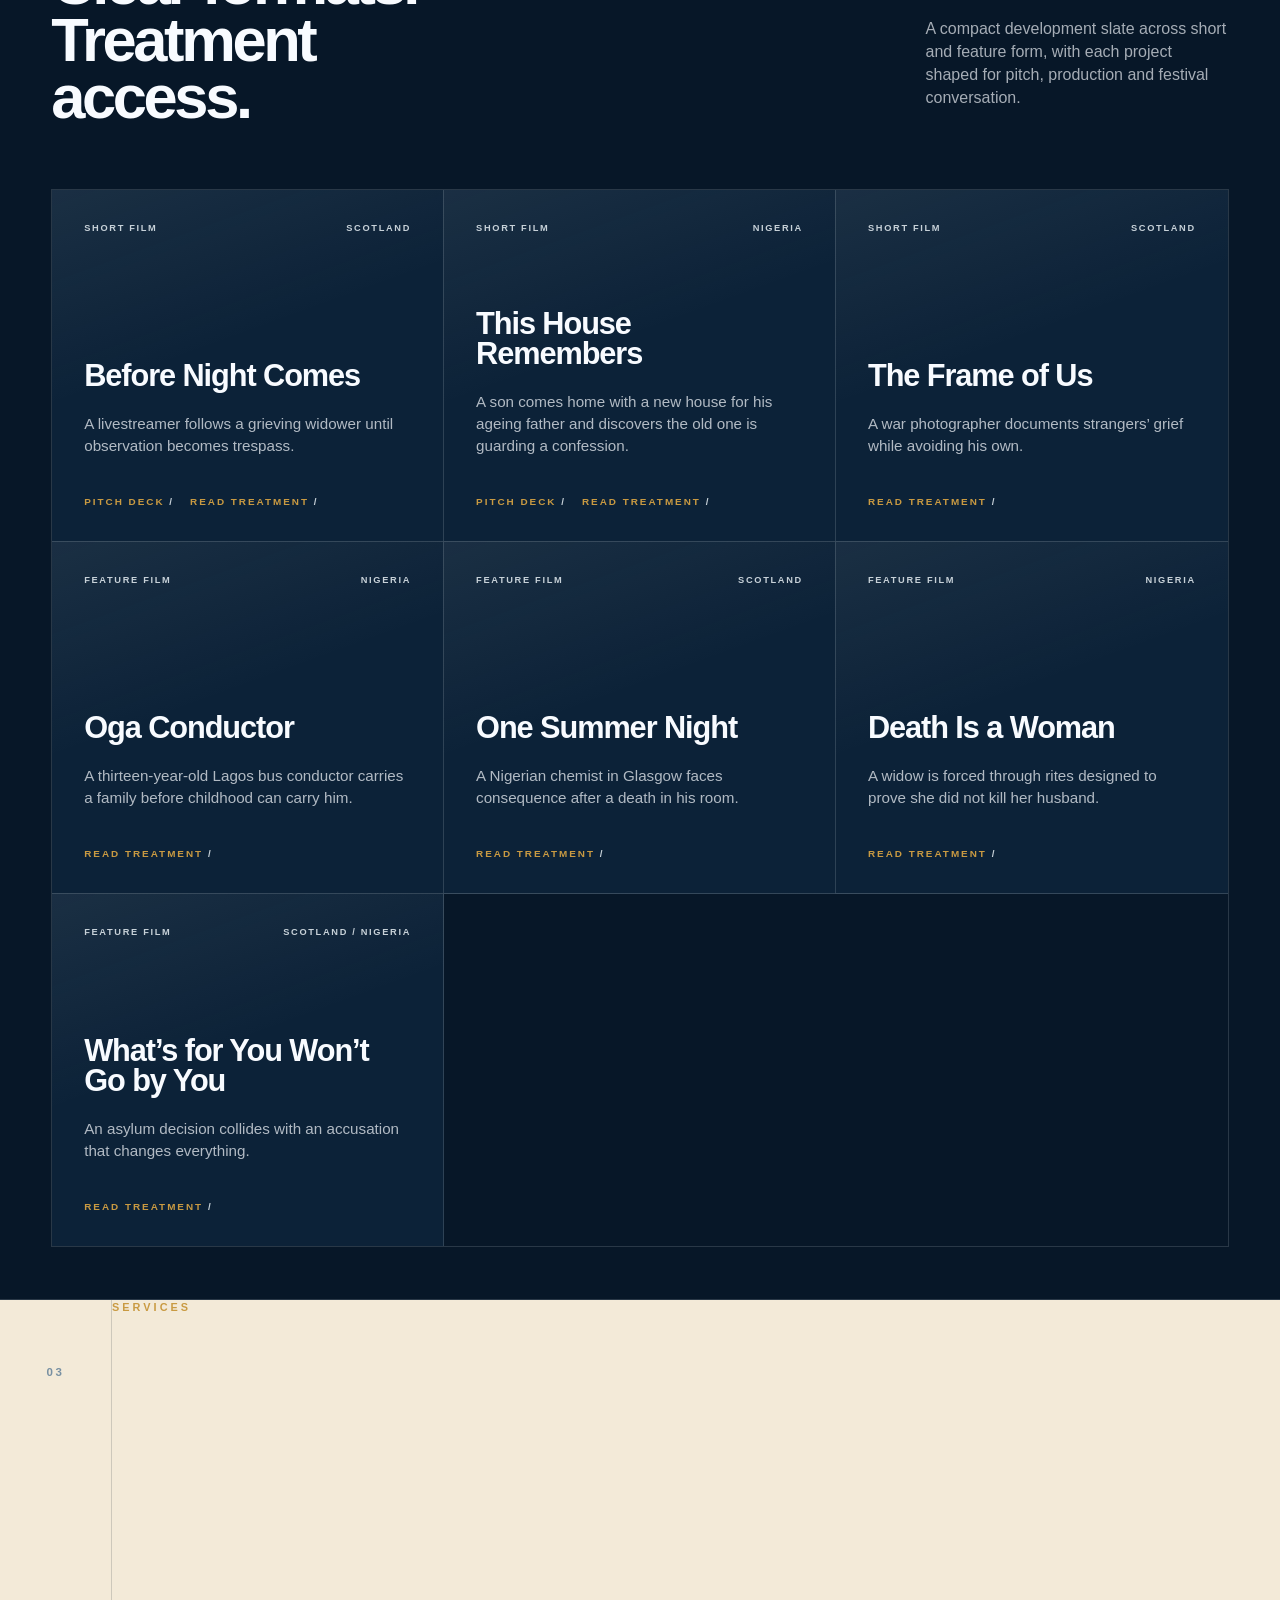
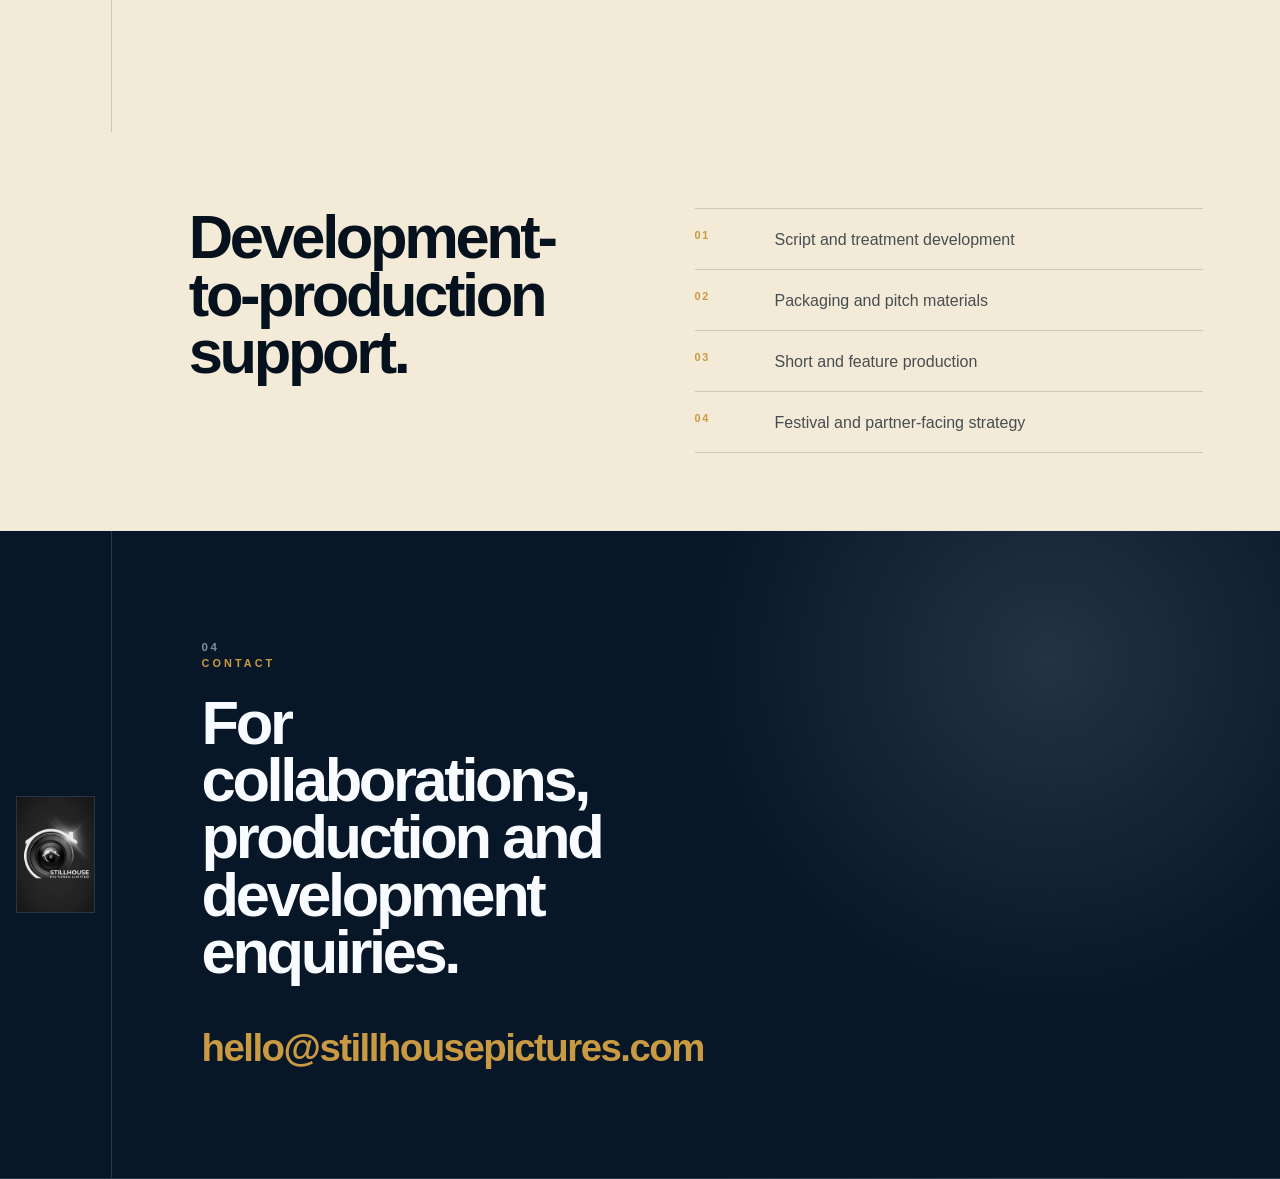
==== commit 58d0ccae: "Link This House Remembers treatment" ====
--- a/index.html
+++ b/index.html
@@ -105,6 +105,7 @@
           <p>A son comes home with a new house for his ageing father and discovers the old one is guarding a confession.</p>
           <div class="project-links">
             <a href="https://thishouseremembers.stillhousepictures.com">Pitch Deck</a>
+            <a href="https://imafidonjesurobo-owie.com/projects/this-house-remembers">Read Treatment</a>
           </div>
         </article>
 
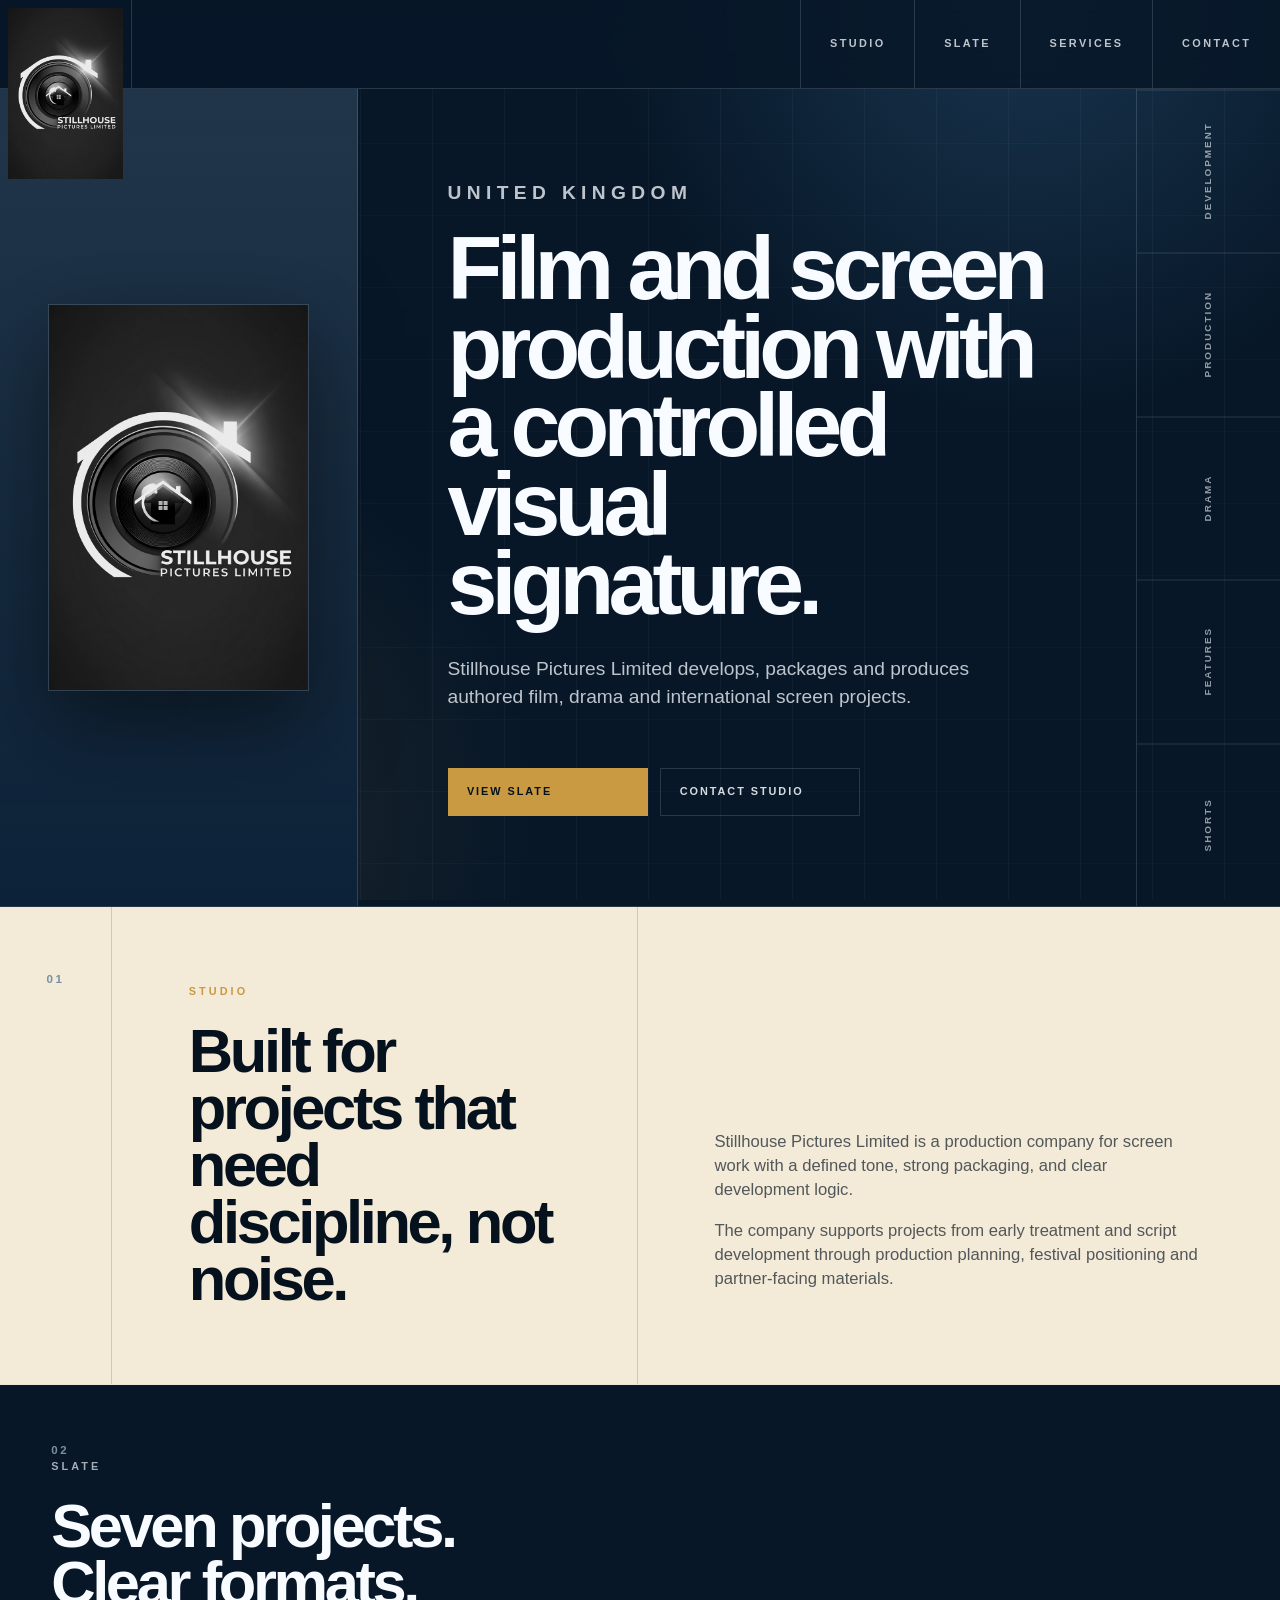
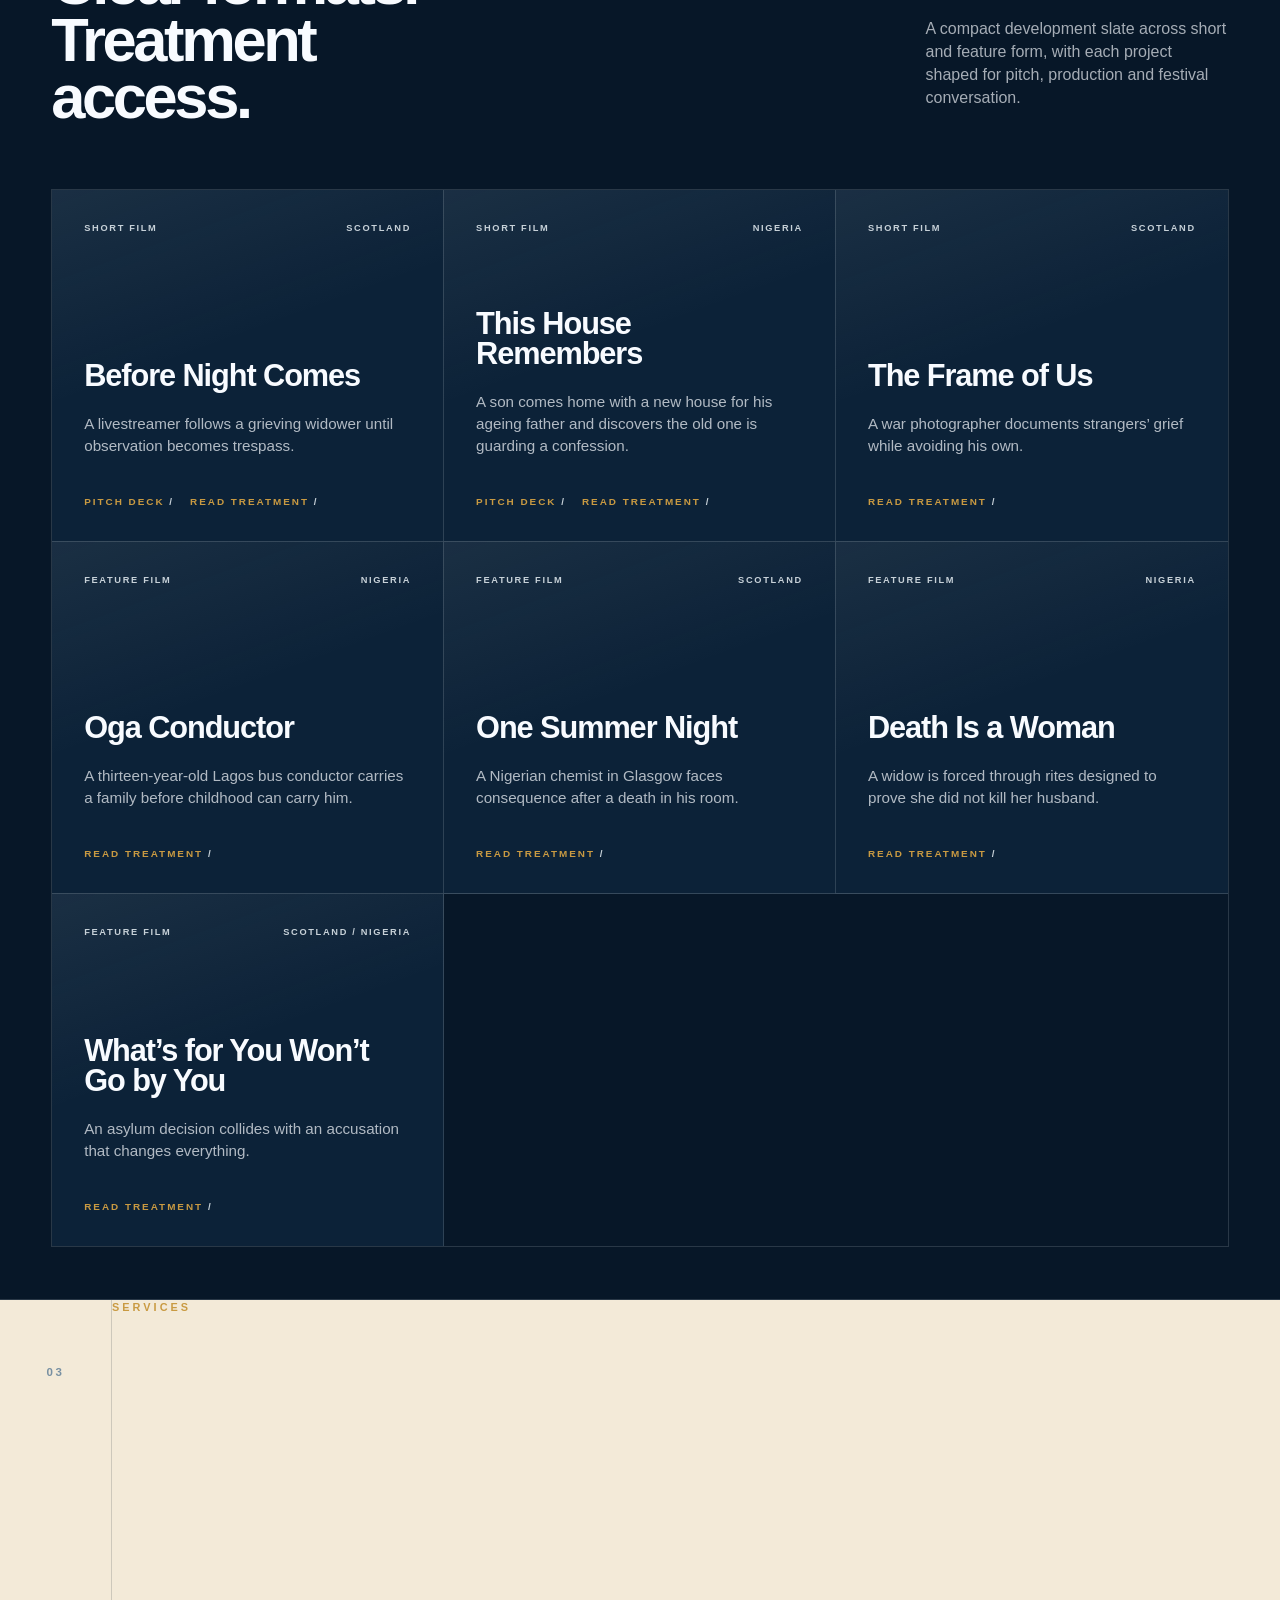
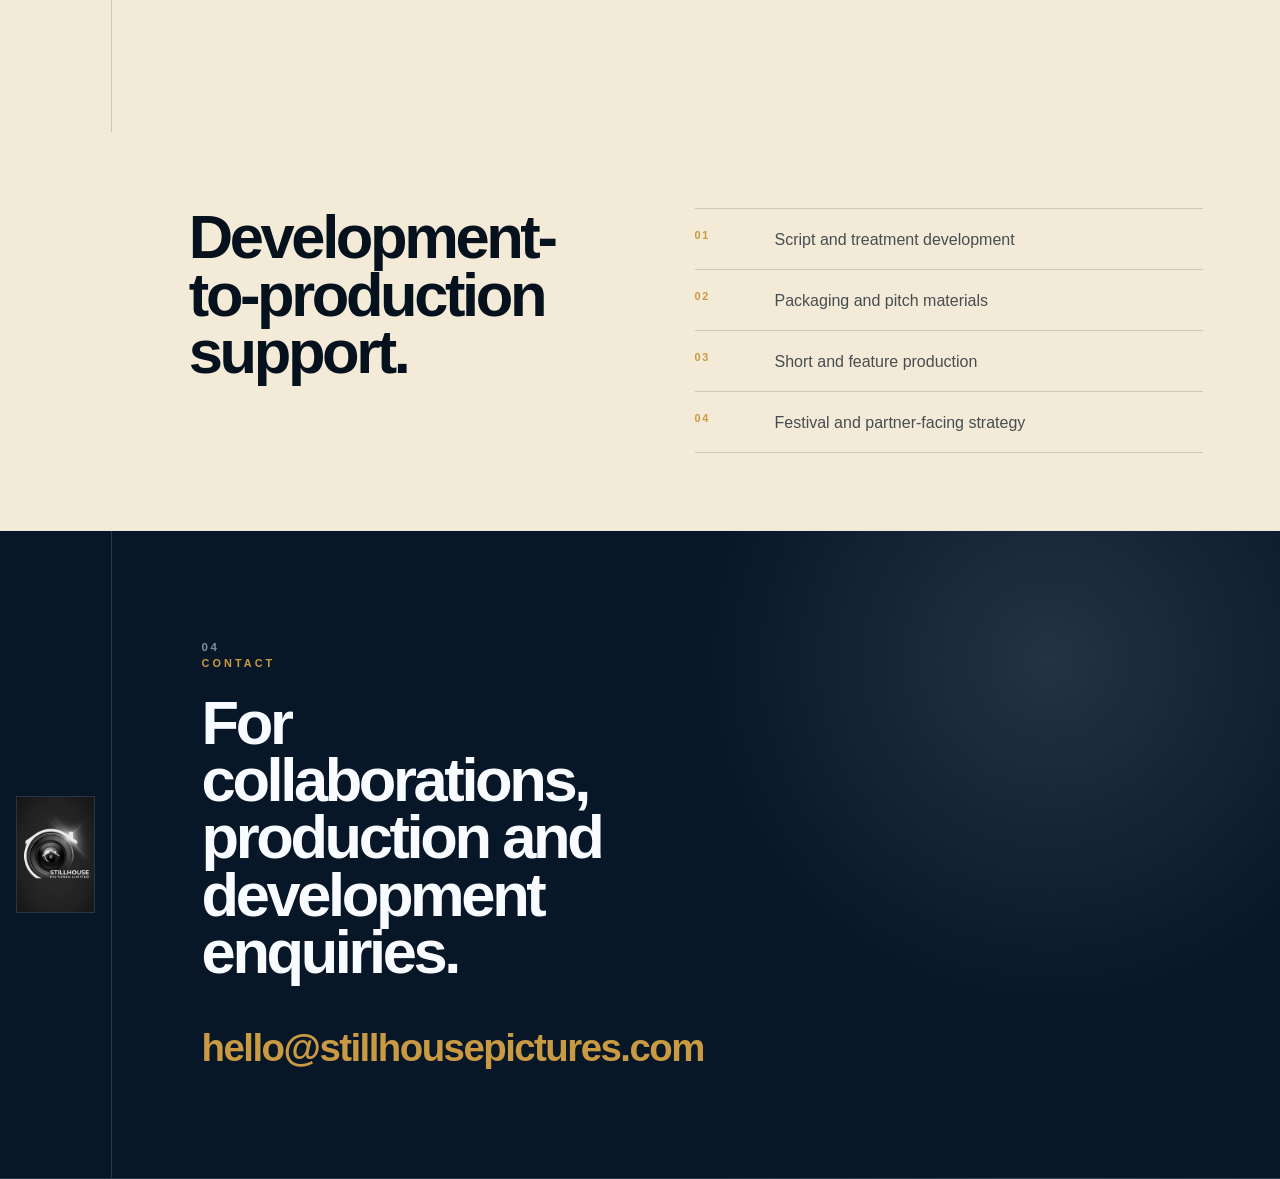
==== commit 2f451933: "Publish treatment link and simplify location" ====
--- a/index.html
+++ b/index.html
@@ -30,7 +30,7 @@
         <img src="assets/stillhouse-original-logo.jpg" alt="Stillhouse Pictures Limited" />
       </div>
       <div class="hero-copy">
-        <p class="kicker">United Kingdom · Nigeria</p>
+        <p class="kicker">United Kingdom</p>
         <h1>Film and screen production with a controlled visual signature.</h1>
         <p>
           Stillhouse Pictures Limited develops, packages and produces authored
@@ -105,7 +105,7 @@
           <p>A son comes home with a new house for his ageing father and discovers the old one is guarding a confession.</p>
           <div class="project-links">
             <a href="https://thishouseremembers.stillhousepictures.com">Pitch Deck</a>
-            <a href="https://imafidonjesurobo-owie.com/projects/this-house-remembers">Read Treatment</a>
+            <a href="https://stillhousepictures.com/this-house-remembers-treatment">Read Treatment</a>
           </div>
         </article>
 
